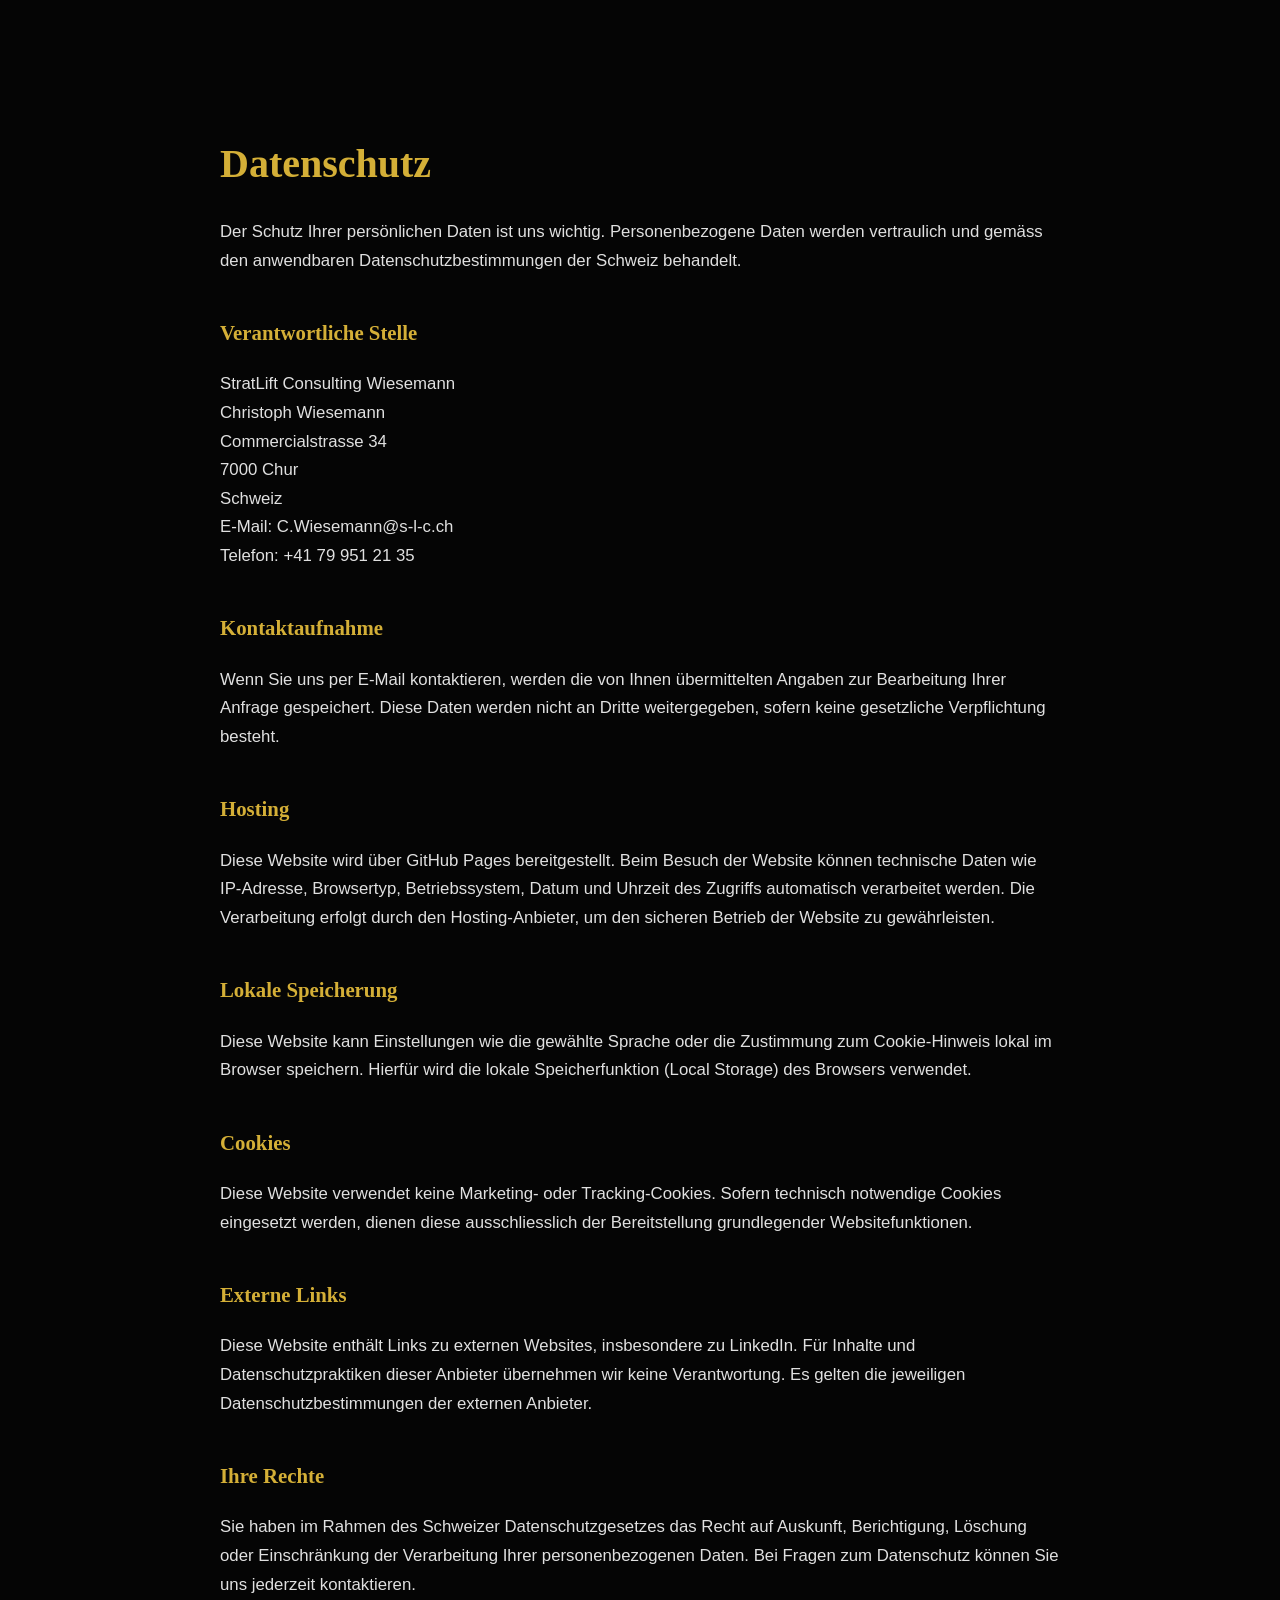
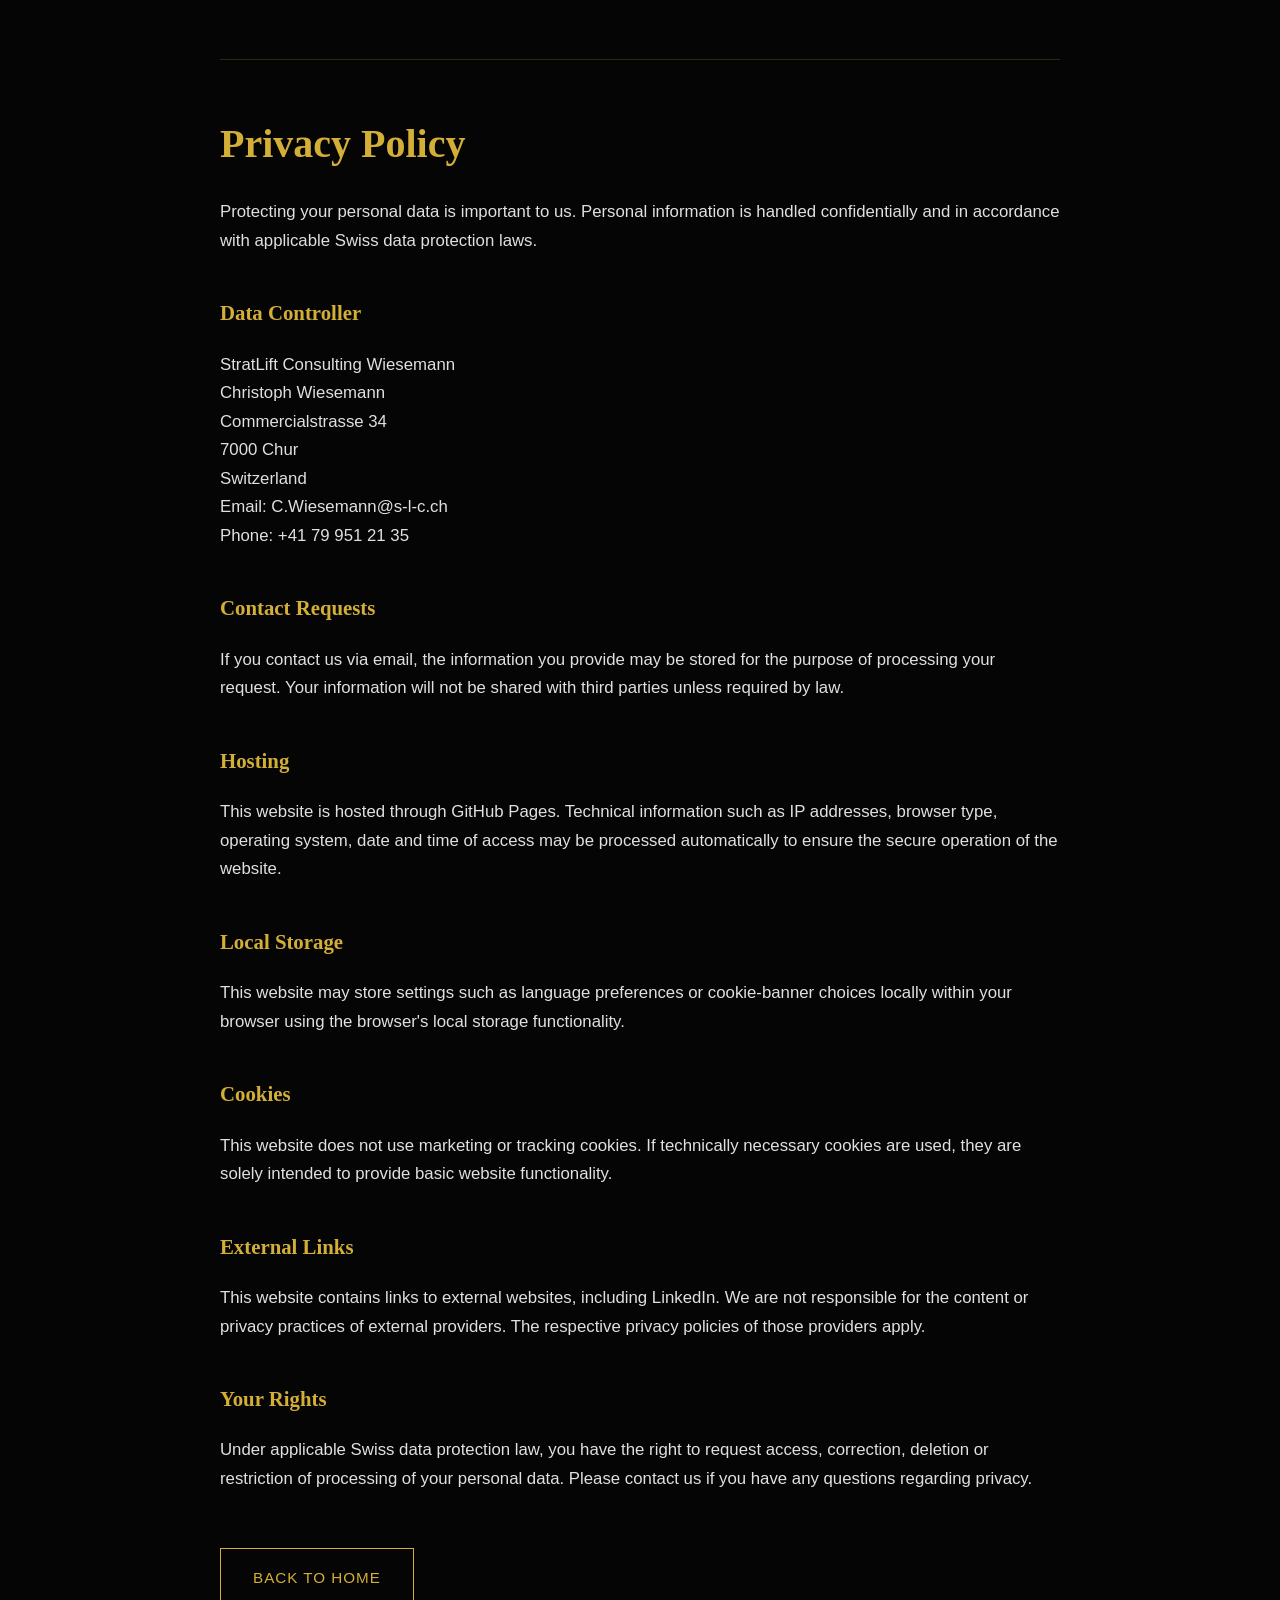
==== datenschutz.html @ a2015103 "Revise Datenschutz and Privacy Policy content Updated privacy policy text for clarity and compliance" ====
<!DOCTYPE html>
<html lang="de">
<head>
<meta charset="UTF-8">
<meta name="viewport" content="width=device-width, initial-scale=1.0">

<link rel="icon" type="image/png" href="assets/favicon.png">

<title>Datenschutz | StratLift Consulting Wiesemann</title>

<link rel="stylesheet" href="style.css">
</head>

<body>

<div class="legal-page">

<h1 class="legal-title">Datenschutz</h1>

<p>
Der Schutz Ihrer persönlichen Daten ist uns wichtig.
Personenbezogene Daten werden vertraulich und gemäss den
anwendbaren Datenschutzbestimmungen der Schweiz behandelt.
</p>

<h2>Verantwortliche Stelle</h2>

<p>
StratLift Consulting Wiesemann<br>
Christoph Wiesemann<br>
Commercialstrasse 34<br>
7000 Chur<br>
Schweiz
</p>

<p>
E-Mail: C.Wiesemann@s-l-c.ch<br>
Telefon: +41 79 951 21 35
</p>

<h2>Kontaktaufnahme</h2>

<p>
Wenn Sie uns per E-Mail kontaktieren, werden die von Ihnen
übermittelten Angaben zur Bearbeitung Ihrer Anfrage gespeichert.
Diese Daten werden nicht an Dritte weitergegeben, sofern keine
gesetzliche Verpflichtung besteht.
</p>

<h2>Hosting</h2>

<p>
Diese Website wird über GitHub Pages bereitgestellt.
Beim Besuch der Website können technische Daten wie
IP-Adresse, Browsertyp, Betriebssystem, Datum und Uhrzeit
des Zugriffs automatisch verarbeitet werden.
Die Verarbeitung erfolgt durch den Hosting-Anbieter,
um den sicheren Betrieb der Website zu gewährleisten.
</p>

<h2>Lokale Speicherung</h2>

<p>
Diese Website kann Einstellungen wie die gewählte Sprache
oder die Zustimmung zum Cookie-Hinweis lokal im Browser
speichern. Hierfür wird die lokale Speicherfunktion
(Local Storage) des Browsers verwendet.
</p>

<h2>Cookies</h2>

<p>
Diese Website verwendet keine Marketing- oder Tracking-Cookies.
Sofern technisch notwendige Cookies eingesetzt werden,
dienen diese ausschliesslich der Bereitstellung grundlegender
Websitefunktionen.
</p>

<h2>Externe Links</h2>

<p>
Diese Website enthält Links zu externen Websites,
insbesondere zu LinkedIn.
Für Inhalte und Datenschutzpraktiken dieser Anbieter
übernehmen wir keine Verantwortung.
Es gelten die jeweiligen Datenschutzbestimmungen
der externen Anbieter.
</p>

<h2>Ihre Rechte</h2>

<p>
Sie haben im Rahmen des Schweizer Datenschutzgesetzes
das Recht auf Auskunft, Berichtigung, Löschung oder
Einschränkung der Verarbeitung Ihrer personenbezogenen Daten.
Bei Fragen zum Datenschutz können Sie uns jederzeit kontaktieren.
</p>

<hr>

<h1 class="legal-title">Privacy Policy</h1>

<p>
Protecting your personal data is important to us.
Personal information is handled confidentially and
in accordance with applicable Swiss data protection laws.
</p>

<h2>Data Controller</h2>

<p>
StratLift Consulting Wiesemann<br>
Christoph Wiesemann<br>
Commercialstrasse 34<br>
7000 Chur<br>
Switzerland
</p>

<p>
Email: C.Wiesemann@s-l-c.ch<br>
Phone: +41 79 951 21 35
</p>

<h2>Contact Requests</h2>

<p>
If you contact us via email, the information you provide
may be stored for the purpose of processing your request.
Your information will not be shared with third parties
unless required by law.
</p>

<h2>Hosting</h2>

<p>
This website is hosted through GitHub Pages.
Technical information such as IP addresses,
browser type, operating system, date and time of access
may be processed automatically to ensure the secure
operation of the website.
</p>

<h2>Local Storage</h2>

<p>
This website may store settings such as language preferences
or cookie-banner choices locally within your browser using
the browser's local storage functionality.
</p>

<h2>Cookies</h2>

<p>
This website does not use marketing or tracking cookies.
If technically necessary cookies are used,
they are solely intended to provide basic website functionality.
</p>

<h2>External Links</h2>

<p>
This website contains links to external websites,
including LinkedIn.
We are not responsible for the content or privacy practices
of external providers.
The respective privacy policies of those providers apply.
</p>

<h2>Your Rights</h2>

<p>
Under applicable Swiss data protection law,
you have the right to request access, correction,
deletion or restriction of processing of your personal data.
Please contact us if you have any questions regarding privacy.
</p>

<br><br>

<a href="index.html" class="cta">Back to Home</a>

</div>

</body>
</html>
---- style.css ----
/* =========================================
   STRATLIFT CONSULTING WIESEMANN 
   Luxury Boutique Consulting Theme
========================================= */

:root {
    --gold: #d4af37;
    --gold-light: #f1d87a;
    --black: #050505;
    --black-soft: #0f0f0f;
    --grey: #9b9b9b;
    --white: #ffffff;
    --border: rgba(212, 175, 55, 0.15);
}

* {
    margin: 0;
    padding: 0;
    box-sizing: border-box;
}

html {
    scroll-behavior: smooth;
}

body {
    background: var(--black);
    color: var(--white);
    font-family: 'Inter', sans-serif;
    line-height: 1.7;
    overflow-x: hidden;
}

/* =========================================
   TYPOGRAPHY
========================================= */

h1,
h2,
h3 {
    font-family: 'Cormorant Garamond', serif;
    font-weight: 600;
}

h1 {
    font-size: clamp(3rem, 8vw, 7rem);
    line-height: 0.95;
    letter-spacing: -2px;
}

h2 {
    font-size: clamp(2.2rem, 4vw, 4rem);
    color: var(--gold);
    margin-bottom: 40px;
}

h3 {
    font-size: 1.8rem;
    margin-bottom: 15px;
}

p {
    color: #d0d0d0;
    font-size: 1.05rem;
}

a {
    text-decoration: none;
    color: var(--gold);
    transition: 0.3s ease;
}

a:hover {
    color: var(--gold-light);
}

/* =========================================
   HEADER
========================================= */

header {
    position: fixed;
    top: 0;
    width: 100%;
    padding: 24px 8%;
    display: flex;
    justify-content: space-between;
    align-items: center;
    z-index: 999;
    backdrop-filter: blur(15px);
    background: rgba(5, 5, 5, 0.75);
    border-bottom: 1px solid var(--border);
}

.logo img {
    height: 80px !important;
    width: auto;
    display: block;
    transition: transform 0.3s ease;
}

.logo img:hover {
    transform: scale(1.03);
}

nav {
    display: flex;
    align-items: center;
    gap: 28px;
}

nav a {
    color: white;
    font-size: 0.95rem;
    letter-spacing: 1px;
}

nav a:hover {
    color: var(--gold);
}

#lang-toggle {
    border: 1px solid var(--gold);
    background: transparent;
    color: var(--gold);
    padding: 8px 14px;
    cursor: pointer;
    border-radius: 4px;
    transition: 0.3s;
}

#lang-toggle:hover {
    background: var(--gold);
    color: black;
}

/* =========================================
   HERO
========================================= */

.hero {
    min-height: 100vh;
    display: flex;
    align-items: center;
    position: relative;
    padding: 0 8%;
    background:
        linear-gradient(
            rgba(0,0,0,0.75),
            rgba(0,0,0,0.85)
        ),
        url("assets/hero-bg.jpg");
    background-size: cover;
    background-position: center;
}

.hero-content {
    max-width: 850px;
    animation: fadeUp 1s ease;
}

.hero p {
    margin-top: 35px;
    margin-bottom: 40px;
    font-size: 1.2rem;
    max-width: 700px;
}

.cta {
    display: inline-block;
    border: 1px solid var(--gold);
    color: var(--gold);
    padding: 16px 32px;
    font-size: 0.95rem;
    letter-spacing: 1px;
    text-transform: uppercase;
    transition: all 0.35s ease;
}

.cta:hover {
    background: var(--gold);
    color: black;
    transform: translateY(-2px);
}

/* =========================================
   SECTIONS
========================================= */

section {
    padding: 120px 8%;
}

#services {
    background: var(--black-soft);
}

/* =========================================
   SERVICE CARDS
========================================= */

.cards {
    display: grid;
    grid-template-columns: repeat(2, 1fr);
    gap: 30px;
}

.card {
    padding: 40px;
    border: 1px solid var(--border);
    background: rgba(255,255,255,0.02);
    transition: all 0.35s ease;
}

.card:hover {
    transform: translateY(-8px);
    border-color: var(--gold);
    box-shadow: 0 20px 60px rgba(212,175,55,0.12);
}

.card h3 {
    color: var(--gold);
}

/* =========================================
   ABOUT
========================================= */

.about-grid {
    display: grid;
    grid-template-columns: 450px 1fr;
    gap: 80px;
    align-items: center;
}

.about-grid img {
    width: 100%;
    border-radius: 10px;
    border: 1px solid var(--border);
    transition: 0.4s ease;
}

.about-grid img:hover {
    transform: scale(1.02);
}

.about-grid p {
    font-size: 1.15rem;
}

/* =========================================
   CONTACT
========================================= */

.contact-box {
    border: 1px solid var(--border);
    padding: 50px;
    max-width: 700px;
    background: rgba(255,255,255,0.02);
}

.contact-box p {
    margin-bottom: 15px;
}

/* =========================================
   FOOTER
========================================= */

footer {
    border-top: 1px solid var(--border);
    text-align: center;
    padding: 40px;
}

.footer-links {
    margin-top: 15px;
}

.footer-links a {
    margin: 0 15px;
}

/* =========================================
   ANIMATIONS
========================================= */

@keyframes fadeUp {

    from {
        opacity: 0;
        transform: translateY(40px);
    }

    to {
        opacity: 1;
        transform: translateY(0);
    }
}

/* =========================================
   MOBILE
========================================= */

@media (max-width: 900px) {

    .cards {
        grid-template-columns: 1fr;
    }

    .about-grid {
        grid-template-columns: 1fr;
        gap: 40px;
    }

    nav {
        gap: 15px;
    }

    h1 {
        font-size: 3.5rem;
    }

    section {
        padding: 80px 6%;
    }

    header {
        padding: 20px 6%;
    }
}

@media (max-width: 600px) {

    nav a {
        display: none;
    }

    h1 {
        font-size: 3rem;
    }

    .hero p {
        font-size: 1rem;
    }

   }

/* FORCE GOLD */

h1,
h2,
h3,
nav a,
.contact-box a,
.footer-links a {
    color: #d4af37 !important;
}

body {
    background: #050505;
}

p {
    color: #e0e0e0;
}

.hero h1 {
    color: #d4af37 !important;
}

.cta {
    color: #d4af37 !important;
    border: 1px solid #d4af37 !important;
}

.service-number {
    display: block;
    font-size: 0.9rem;
    color: #d4af37;
    letter-spacing: 2px;
    margin-bottom: 15px;
    font-weight: 600;
}

.cta:hover {
    background: #d4af37 !important;
    color: #050505 !important;
}

.cookie-banner {
    position: fixed;
    bottom: 20px;
    left: 50%;
    transform: translateX(-50%);
    width: min(900px, 95%);
    background: #0f0f0f;
    border: 1px solid #d4af37;
    padding: 20px;
    z-index: 9999;
    box-shadow: 0 10px 40px rgba(0,0,0,0.5);
}

.cookie-content {
    display: flex;
    justify-content: space-between;
    align-items: center;
    gap: 20px;
}

.cookie-content p {
    margin: 0;
    font-size: 0.95rem;
}

.cookie-content a {
    color: #d4af37;
}

.cookie-buttons {
    display: flex;
    gap: 10px;
}

.cookie-decline {
    border: 1px solid #666;
    background: transparent;
    color: #ccc;
    padding: 14px 24px;
    cursor: pointer;
}

.cookie-decline:hover {
    background: #222;
}

@media (max-width: 768px) {

    .cookie-content {
        flex-direction: column;
        text-align: center;
    }

}

/* =========================================
   LEGAL PAGES
========================================= */

.legal-page {
    max-width: 900px;
    margin: 0 auto;
    padding: 140px 30px 80px;
}

.legal-title {
    font-size: 2.5rem !important;
    line-height: 1.2 !important;
    letter-spacing: 0 !important;
    margin-bottom: 30px;
    color: #d4af37 !important;
}

.legal-page h2 {
    font-size: 1.3rem !important;
    margin-top: 40px;
    margin-bottom: 20px;
    color: #d4af37 !important;
}

.legal-page hr {
    border: none;
    height: 1px;
    background: rgba(212,175,55,0.2);
    margin: 60px 0;
}
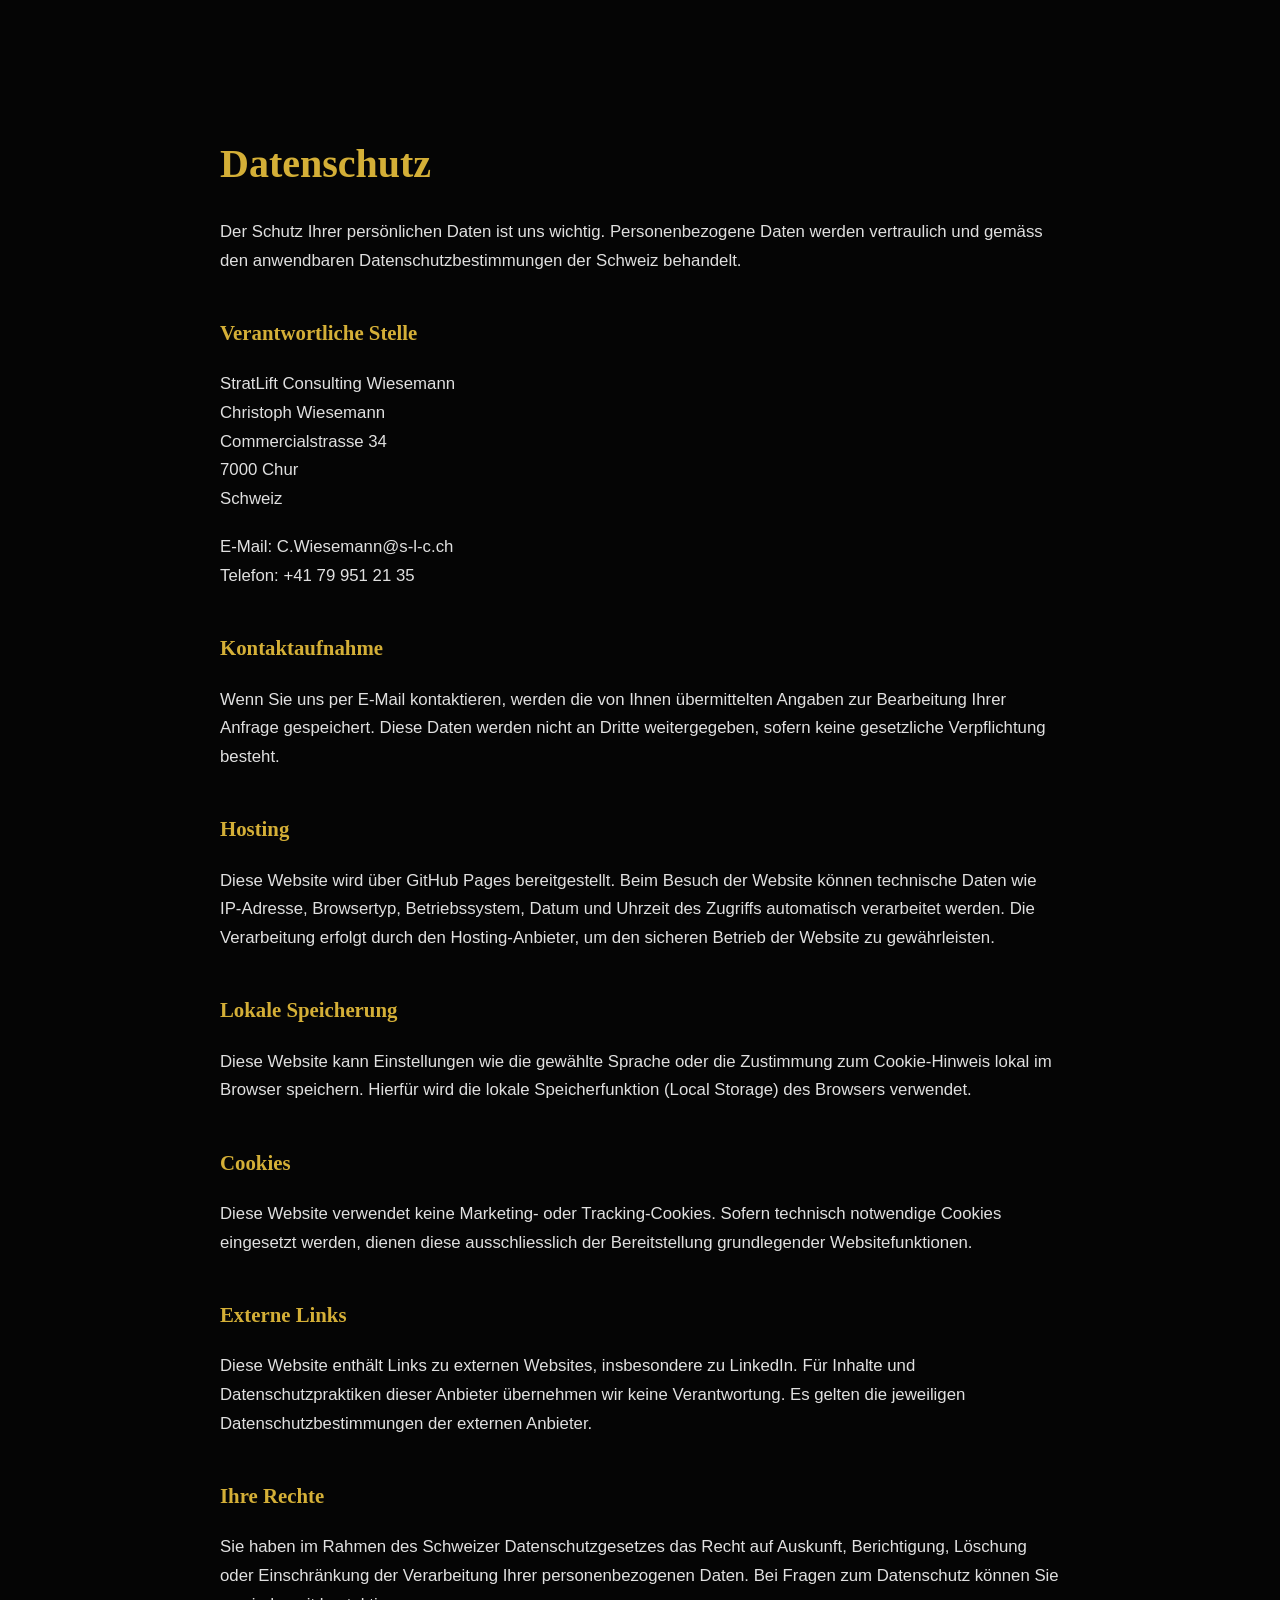
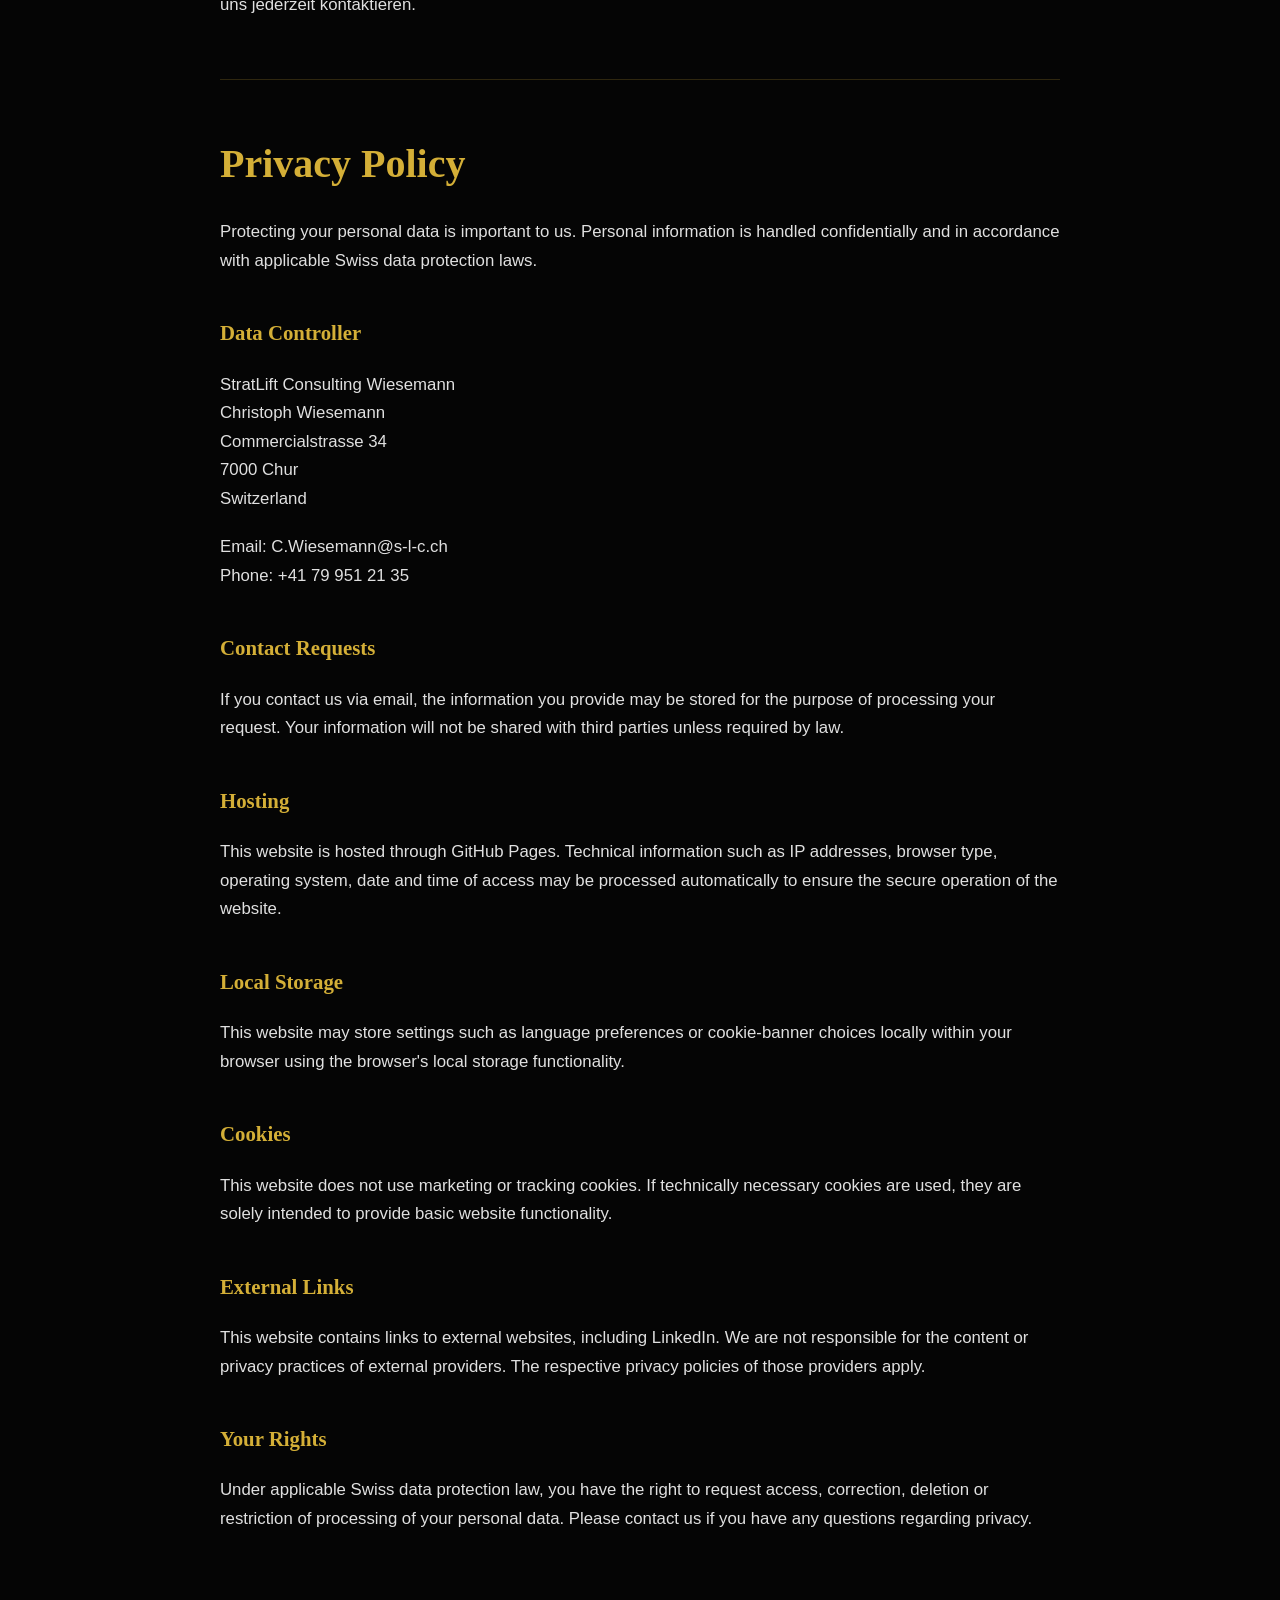
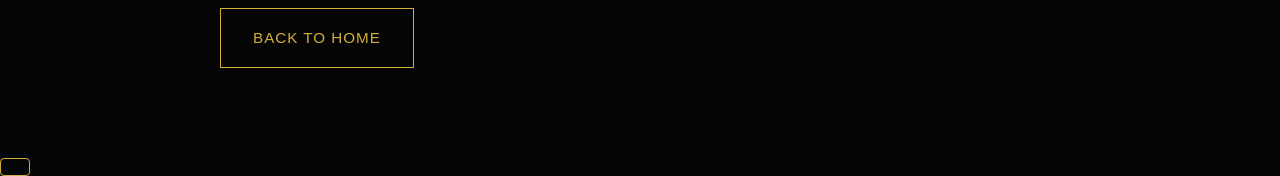
==== commit 7198311b: "Add language toggle button to datenschutz.html" ====
--- a/datenschutz.html
+++ b/datenschutz.html
@@ -182,4 +182,7 @@
 </div>
 
 </body>
+
+  <button id="lang-toggle">
+  
 </html>
--- a/style.css
+++ b/style.css
@@ -474,3 +474,43 @@
     background: rgba(212,175,55,0.2);
     margin: 60px 0;
 }
+
+/* =========================================
+   LEGAL PAGES
+========================================= */
+
+.legal-page {
+    max-width: 900px;
+    margin: 0 auto;
+    padding: 140px 30px 80px;
+}
+
+.legal-title {
+    font-size: 2.5rem !important;
+    line-height: 1.2 !important;
+    letter-spacing: 0 !important;
+    margin-bottom: 30px;
+    color: #d4af37 !important;
+}
+
+.legal-page h2 {
+    font-size: 1.3rem !important;
+    margin-top: 40px;
+    margin-bottom: 20px;
+    color: #d4af37 !important;
+}
+
+.legal-page p {
+    margin-bottom: 20px;
+}
+
+.legal-page hr {
+    border: none;
+    height: 1px;
+    background: rgba(212,175,55,0.2);
+    margin: 60px 0;
+}
+
+.legal-back {
+    margin-top: 50px;
+}
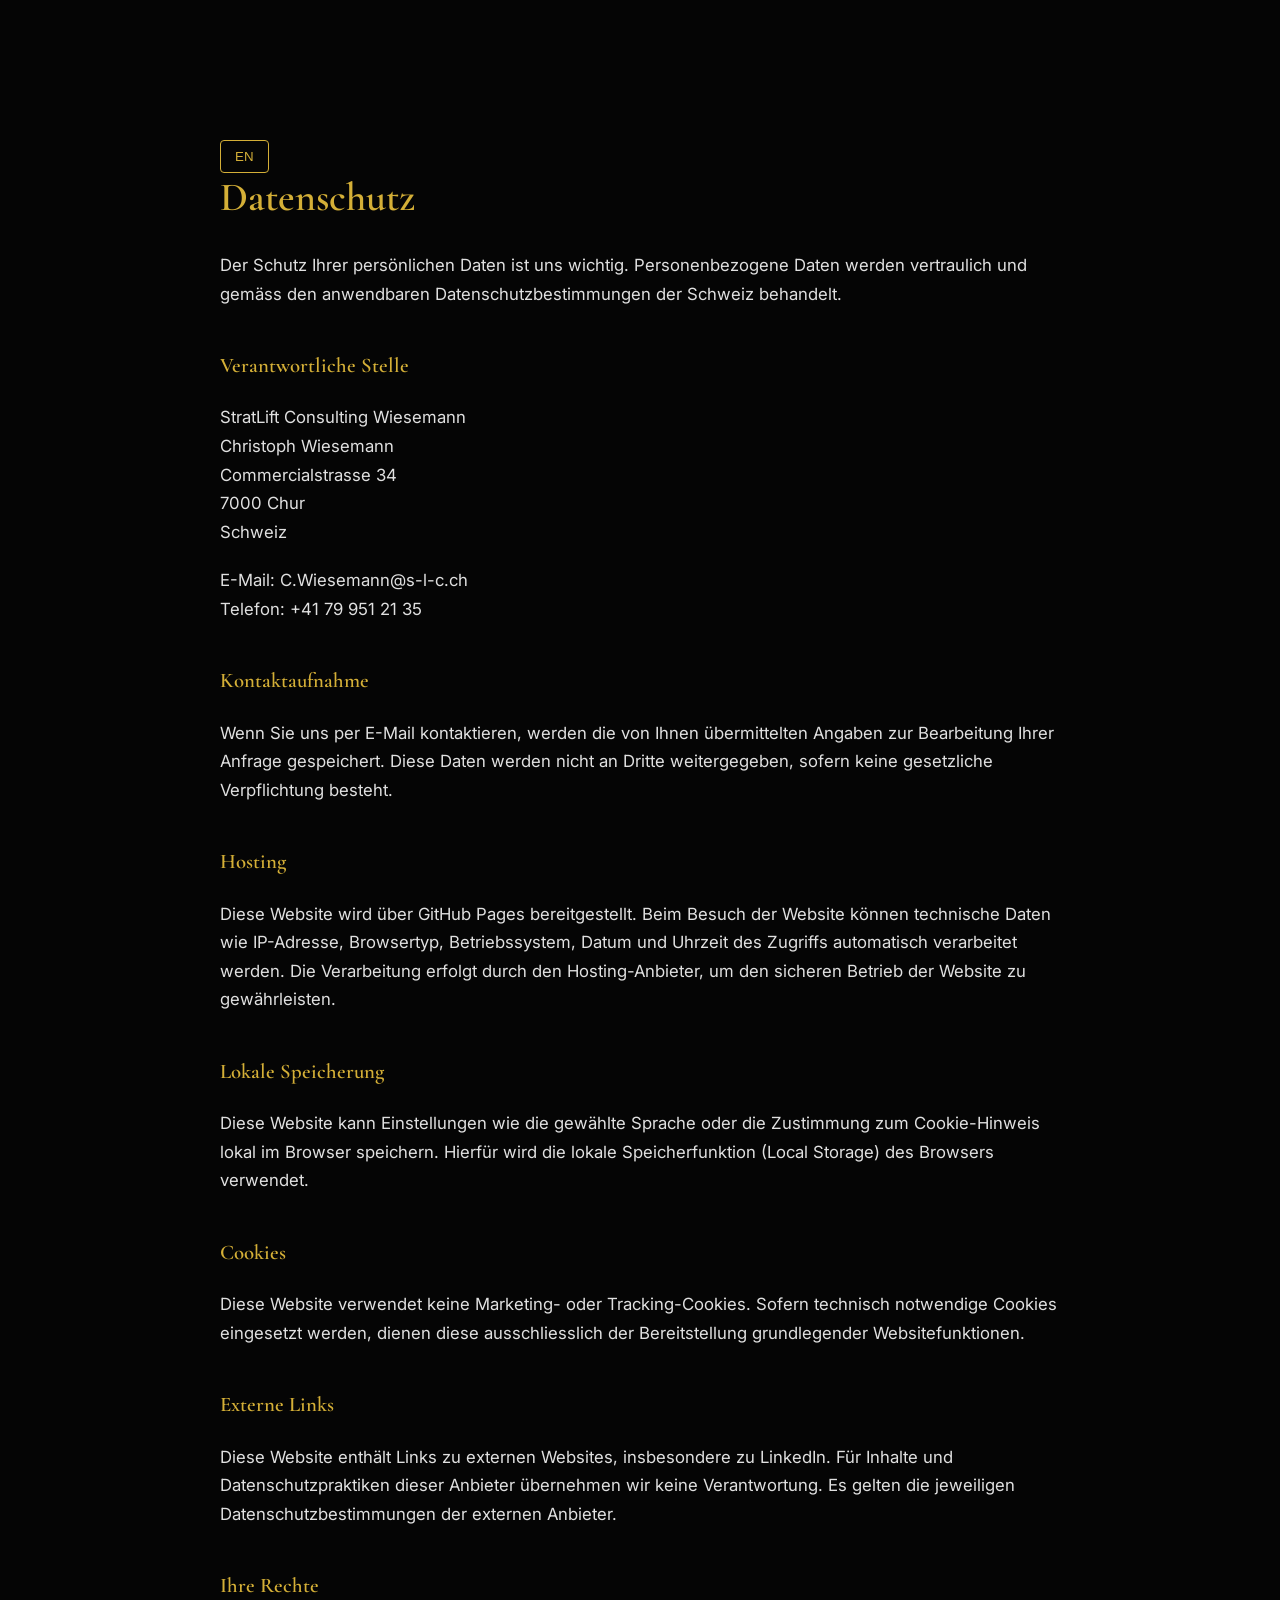
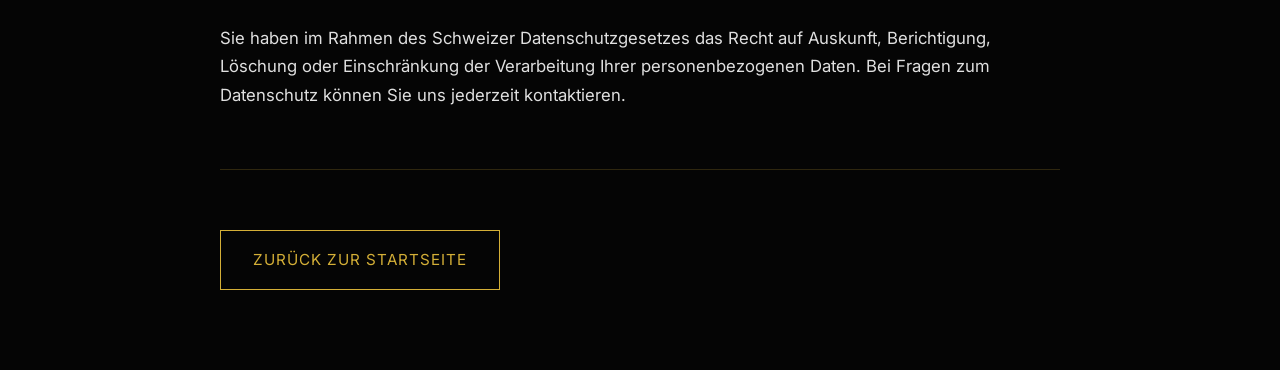
==== commit f1a51148: "Enhance Datenschutz page with language support Updated the Datenschutz page to include language togg" ====
--- a/datenschutz.html
+++ b/datenschutz.html
@@ -1,5 +1,6 @@
 <!DOCTYPE html>
 <html lang="de">
+
 <head>
 <meta charset="UTF-8">
 <meta name="viewport" content="width=device-width, initial-scale=1.0">
@@ -8,181 +9,166 @@
 
 <title>Datenschutz | StratLift Consulting Wiesemann</title>
 
+<meta name="description"
+content="Datenschutzerklärung von StratLift Consulting Wiesemann. Informationen zur Verarbeitung personenbezogener Daten, Hosting, Local Storage und Ihren Datenschutzrechten.">
+
 <link rel="stylesheet" href="style.css">
+<script defer src="script.js"></script>
+
+<link rel="preconnect" href="https://fonts.googleapis.com">
+<link href="https://fonts.googleapis.com/css2?family=Cormorant+Garamond:wght@400;600&family=Inter:wght@300;400;500&display=swap" rel="stylesheet">
+
 </head>
 
 <body>
 
 <div class="legal-page">
 
-<h1 class="legal-title">Datenschutz</h1>
+    <!-- LANGUAGE SWITCH -->
 
-<p>
-Der Schutz Ihrer persönlichen Daten ist uns wichtig.
-Personenbezogene Daten werden vertraulich und gemäss den
-anwendbaren Datenschutzbestimmungen der Schweiz behandelt.
-</p>
+    <div class="legal-language">
+        <button id="lang-toggle" class="language-button">EN</button>
+    </div>
 
-<h2>Verantwortliche Stelle</h2>
 
-<p>
-StratLift Consulting Wiesemann<br>
-Christoph Wiesemann<br>
-Commercialstrasse 34<br>
-7000 Chur<br>
-Schweiz
-</p>
+    <!-- GERMAN / ENGLISH CONTENT -->
 
-<p>
-E-Mail: C.Wiesemann@s-l-c.ch<br>
-Telefon: +41 79 951 21 35
-</p>
+    <h1
+        class="legal-title"
+        data-de="Datenschutz"
+        data-en="Privacy Policy">
+        Datenschutz
+    </h1>
 
-<h2>Kontaktaufnahme</h2>
 
-<p>
-Wenn Sie uns per E-Mail kontaktieren, werden die von Ihnen
-übermittelten Angaben zur Bearbeitung Ihrer Anfrage gespeichert.
-Diese Daten werden nicht an Dritte weitergegeben, sofern keine
-gesetzliche Verpflichtung besteht.
-</p>
+    <p
+        data-de="Der Schutz Ihrer persönlichen Daten ist uns wichtig. Personenbezogene Daten werden vertraulich und gemäss den anwendbaren Datenschutzbestimmungen der Schweiz behandelt."
+        data-en="Protecting your personal data is important to us. Personal information is handled confidentially and in accordance with applicable Swiss data protection laws.">
+        Der Schutz Ihrer persönlichen Daten ist uns wichtig. Personenbezogene Daten werden vertraulich und gemäss den anwendbaren Datenschutzbestimmungen der Schweiz behandelt.
+    </p>
 
-<h2>Hosting</h2>
 
-<p>
-Diese Website wird über GitHub Pages bereitgestellt.
-Beim Besuch der Website können technische Daten wie
-IP-Adresse, Browsertyp, Betriebssystem, Datum und Uhrzeit
-des Zugriffs automatisch verarbeitet werden.
-Die Verarbeitung erfolgt durch den Hosting-Anbieter,
-um den sicheren Betrieb der Website zu gewährleisten.
-</p>
+    <h2
+        data-de="Verantwortliche Stelle"
+        data-en="Data Controller">
+        Verantwortliche Stelle
+    </h2>
 
-<h2>Lokale Speicherung</h2>
+    <p
+        data-de="StratLift Consulting Wiesemann<br>Christoph Wiesemann<br>Commercialstrasse 34<br>7000 Chur<br>Schweiz"
+        data-en="StratLift Consulting Wiesemann<br>Christoph Wiesemann<br>Commercialstrasse 34<br>7000 Chur<br>Switzerland">
+        StratLift Consulting Wiesemann<br>
+        Christoph Wiesemann<br>
+        Commercialstrasse 34<br>
+        7000 Chur<br>
+        Schweiz
+    </p>
 
-<p>
-Diese Website kann Einstellungen wie die gewählte Sprache
-oder die Zustimmung zum Cookie-Hinweis lokal im Browser
-speichern. Hierfür wird die lokale Speicherfunktion
-(Local Storage) des Browsers verwendet.
-</p>
 
-<h2>Cookies</h2>
+    <p
+        data-de="E-Mail: C.Wiesemann@s-l-c.ch<br>Telefon: +41 79 951 21 35"
+        data-en="Email: C.Wiesemann@s-l-c.ch<br>Phone: +41 79 951 21 35">
+        E-Mail: C.Wiesemann@s-l-c.ch<br>
+        Telefon: +41 79 951 21 35
+    </p>
 
-<p>
-Diese Website verwendet keine Marketing- oder Tracking-Cookies.
-Sofern technisch notwendige Cookies eingesetzt werden,
-dienen diese ausschliesslich der Bereitstellung grundlegender
-Websitefunktionen.
-</p>
 
-<h2>Externe Links</h2>
+    <h2
+        data-de="Kontaktaufnahme"
+        data-en="Contact Requests">
+        Kontaktaufnahme
+    </h2>
 
-<p>
-Diese Website enthält Links zu externen Websites,
-insbesondere zu LinkedIn.
-Für Inhalte und Datenschutzpraktiken dieser Anbieter
-übernehmen wir keine Verantwortung.
-Es gelten die jeweiligen Datenschutzbestimmungen
-der externen Anbieter.
-</p>
+    <p
+        data-de="Wenn Sie uns per E-Mail kontaktieren, werden die von Ihnen übermittelten Angaben zur Bearbeitung Ihrer Anfrage gespeichert. Diese Daten werden nicht an Dritte weitergegeben, sofern keine gesetzliche Verpflichtung besteht."
+        data-en="If you contact us via email, the information you provide may be stored for the purpose of processing your request. Your information will not be shared with third parties unless required by law.">
+        Wenn Sie uns per E-Mail kontaktieren, werden die von Ihnen übermittelten Angaben zur Bearbeitung Ihrer Anfrage gespeichert. Diese Daten werden nicht an Dritte weitergegeben, sofern keine gesetzliche Verpflichtung besteht.
+    </p>
 
-<h2>Ihre Rechte</h2>
 
-<p>
-Sie haben im Rahmen des Schweizer Datenschutzgesetzes
-das Recht auf Auskunft, Berichtigung, Löschung oder
-Einschränkung der Verarbeitung Ihrer personenbezogenen Daten.
-Bei Fragen zum Datenschutz können Sie uns jederzeit kontaktieren.
-</p>
+    <h2
+        data-de="Hosting"
+        data-en="Hosting">
+        Hosting
+    </h2>
 
-<hr>
+    <p
+        data-de="Diese Website wird über GitHub Pages bereitgestellt. Beim Besuch der Website können technische Daten wie IP-Adresse, Browsertyp, Betriebssystem, Datum und Uhrzeit des Zugriffs automatisch verarbeitet werden. Die Verarbeitung erfolgt durch den Hosting-Anbieter, um den sicheren Betrieb der Website zu gewährleisten."
+        data-en="This website is hosted through GitHub Pages. Technical information such as IP addresses, browser type, operating system, date and time of access may be processed automatically. This processing is carried out by the hosting provider to ensure the secure operation of the website.">
+        Diese Website wird über GitHub Pages bereitgestellt. Beim Besuch der Website können technische Daten wie IP-Adresse, Browsertyp, Betriebssystem, Datum und Uhrzeit des Zugriffs automatisch verarbeitet werden. Die Verarbeitung erfolgt durch den Hosting-Anbieter, um den sicheren Betrieb der Website zu gewährleisten.
+    </p>
 
-<h1 class="legal-title">Privacy Policy</h1>
 
-<p>
-Protecting your personal data is important to us.
-Personal information is handled confidentially and
-in accordance with applicable Swiss data protection laws.
-</p>
+    <h2
+        data-de="Lokale Speicherung"
+        data-en="Local Storage">
+        Lokale Speicherung
+    </h2>
 
-<h2>Data Controller</h2>
+    <p
+        data-de="Diese Website kann Einstellungen wie die gewählte Sprache oder die Zustimmung zum Cookie-Hinweis lokal im Browser speichern. Hierfür wird die lokale Speicherfunktion (Local Storage) des Browsers verwendet."
+        data-en="This website may store settings such as language preferences or cookie-banner choices locally within your browser. This is done using the browser's local storage functionality.">
+        Diese Website kann Einstellungen wie die gewählte Sprache oder die Zustimmung zum Cookie-Hinweis lokal im Browser speichern. Hierfür wird die lokale Speicherfunktion (Local Storage) des Browsers verwendet.
+    </p>
 
-<p>
-StratLift Consulting Wiesemann<br>
-Christoph Wiesemann<br>
-Commercialstrasse 34<br>
-7000 Chur<br>
-Switzerland
-</p>
 
-<p>
-Email: C.Wiesemann@s-l-c.ch<br>
-Phone: +41 79 951 21 35
-</p>
+    <h2
+        data-de="Cookies"
+        data-en="Cookies">
+        Cookies
+    </h2>
 
-<h2>Contact Requests</h2>
+    <p
+        data-de="Diese Website verwendet keine Marketing- oder Tracking-Cookies. Sofern technisch notwendige Cookies eingesetzt werden, dienen diese ausschliesslich der Bereitstellung grundlegender Websitefunktionen."
+        data-en="This website does not use marketing or tracking cookies. If technically necessary cookies are used, they are solely intended to provide basic website functionality.">
+        Diese Website verwendet keine Marketing- oder Tracking-Cookies. Sofern technisch notwendige Cookies eingesetzt werden, dienen diese ausschliesslich der Bereitstellung grundlegender Websitefunktionen.
+    </p>
 
-<p>
-If you contact us via email, the information you provide
-may be stored for the purpose of processing your request.
-Your information will not be shared with third parties
-unless required by law.
-</p>
 
-<h2>Hosting</h2>
+    <h2
+        data-de="Externe Links"
+        data-en="External Links">
+        Externe Links
+    </h2>
 
-<p>
-This website is hosted through GitHub Pages.
-Technical information such as IP addresses,
-browser type, operating system, date and time of access
-may be processed automatically to ensure the secure
-operation of the website.
-</p>
+    <p
+        data-de="Diese Website enthält Links zu externen Websites, insbesondere zu LinkedIn. Für Inhalte und Datenschutzpraktiken dieser Anbieter übernehmen wir keine Verantwortung. Es gelten die jeweiligen Datenschutzbestimmungen der externen Anbieter."
+        data-en="This website contains links to external websites, including LinkedIn. We are not responsible for the content or privacy practices of external providers. The respective privacy policies of those providers apply.">
+        Diese Website enthält Links zu externen Websites, insbesondere zu LinkedIn. Für Inhalte und Datenschutzpraktiken dieser Anbieter übernehmen wir keine Verantwortung. Es gelten die jeweiligen Datenschutzbestimmungen der externen Anbieter.
+    </p>
 
-<h2>Local Storage</h2>
 
-<p>
-This website may store settings such as language preferences
-or cookie-banner choices locally within your browser using
-the browser's local storage functionality.
-</p>
+    <h2
+        data-de="Ihre Rechte"
+        data-en="Your Rights">
+        Ihre Rechte
+    </h2>
 
-<h2>Cookies</h2>
+    <p
+        data-de="Sie haben im Rahmen des Schweizer Datenschutzgesetzes das Recht auf Auskunft, Berichtigung, Löschung oder Einschränkung der Verarbeitung Ihrer personenbezogenen Daten. Bei Fragen zum Datenschutz können Sie uns jederzeit kontaktieren."
+        data-en="Under applicable Swiss data protection law, you have the right to request access, correction, deletion or restriction of processing of your personal data. Please contact us if you have any questions regarding privacy.">
+        Sie haben im Rahmen des Schweizer Datenschutzgesetzes das Recht auf Auskunft, Berichtigung, Löschung oder Einschränkung der Verarbeitung Ihrer personenbezogenen Daten. Bei Fragen zum Datenschutz können Sie uns jederzeit kontaktieren.
+    </p>
 
-<p>
-This website does not use marketing or tracking cookies.
-If technically necessary cookies are used,
-they are solely intended to provide basic website functionality.
-</p>
 
-<h2>External Links</h2>
+    <hr>
 
-<p>
-This website contains links to external websites,
-including LinkedIn.
-We are not responsible for the content or privacy practices
-of external providers.
-The respective privacy policies of those providers apply.
-</p>
 
-<h2>Your Rights</h2>
+    <!-- BACK TO HOME -->
 
-<p>
-Under applicable Swiss data protection law,
-you have the right to request access, correction,
-deletion or restriction of processing of your personal data.
-Please contact us if you have any questions regarding privacy.
-</p>
+    <div class="legal-back">
 
-<br><br>
+        <a
+            href="index.html"
+            class="cta"
+            data-de="Zurück zur Startseite"
+            data-en="Back to Home">
+            Zurück zur Startseite
+        </a>
 
-<a href="index.html" class="cta">Back to Home</a>
+    </div>
 
 </div>
 
 </body>
-
-  <button id="lang-toggle">
-  
 </html>
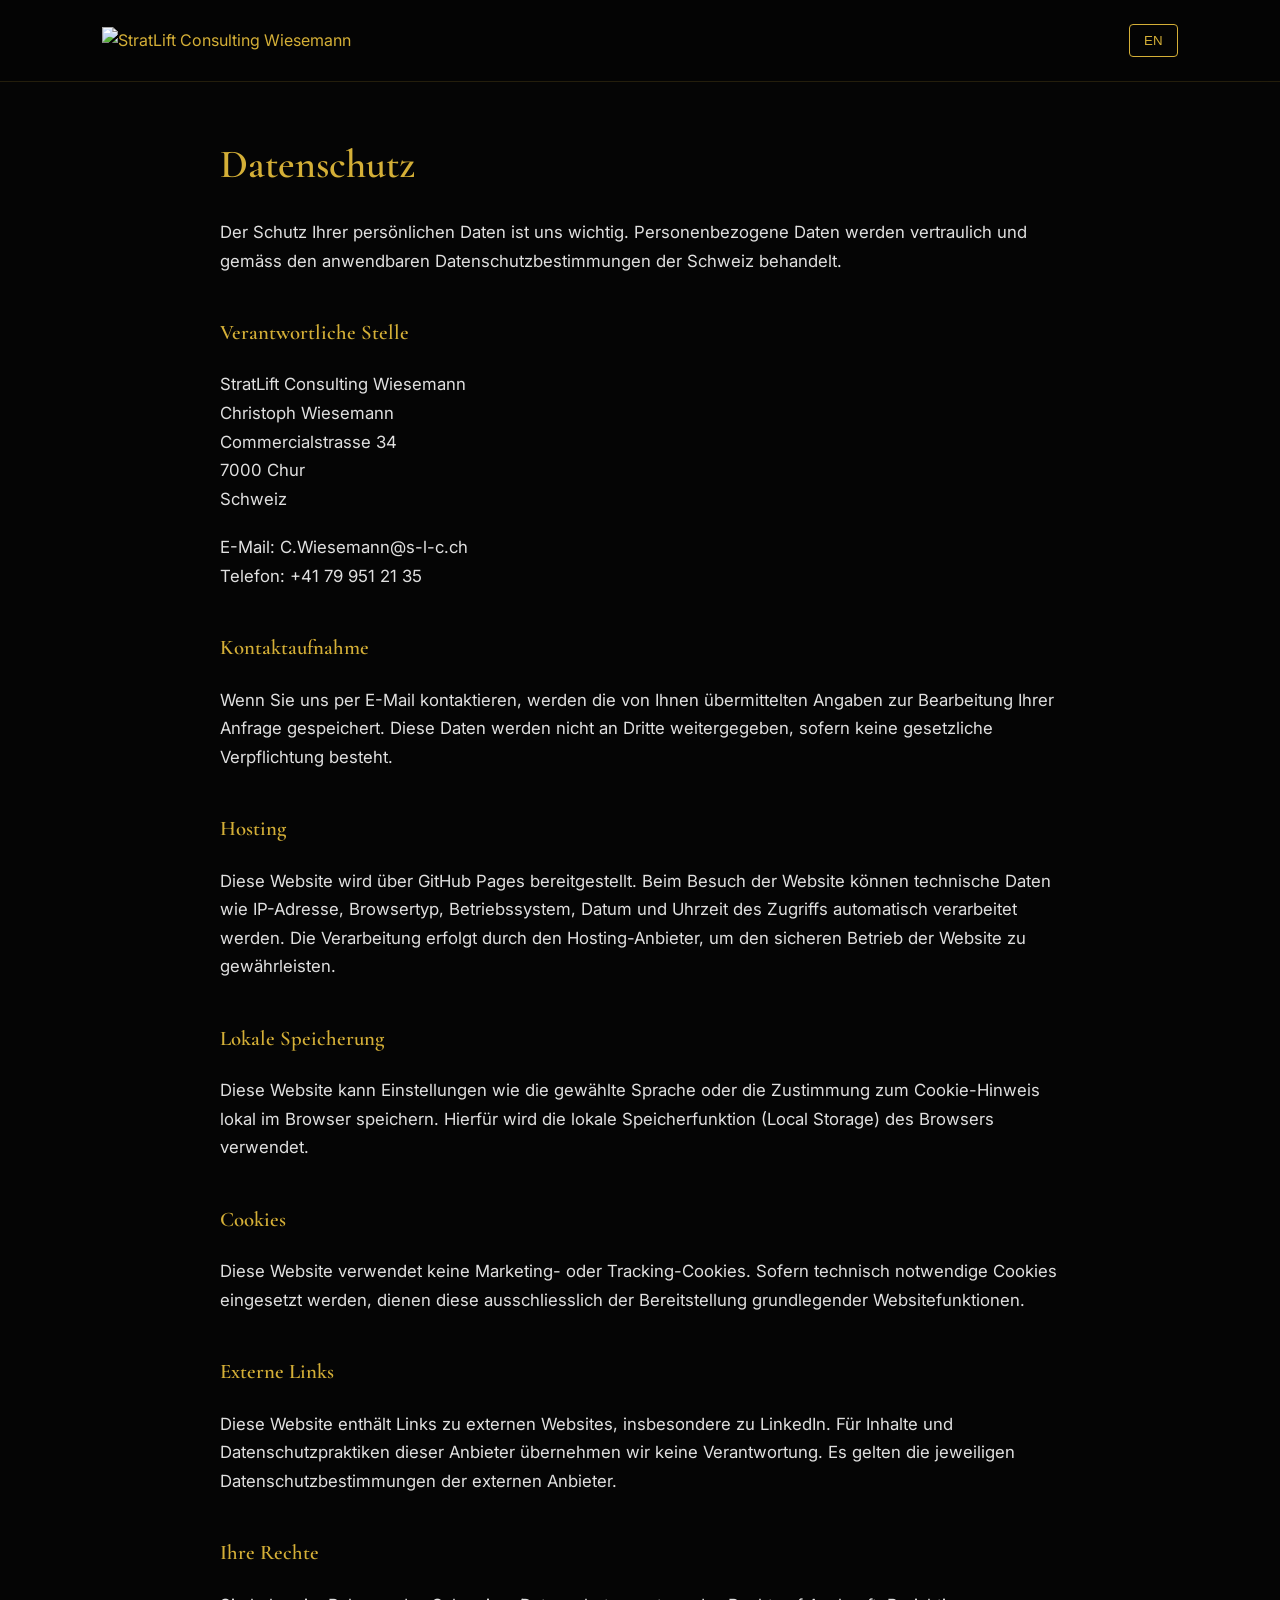
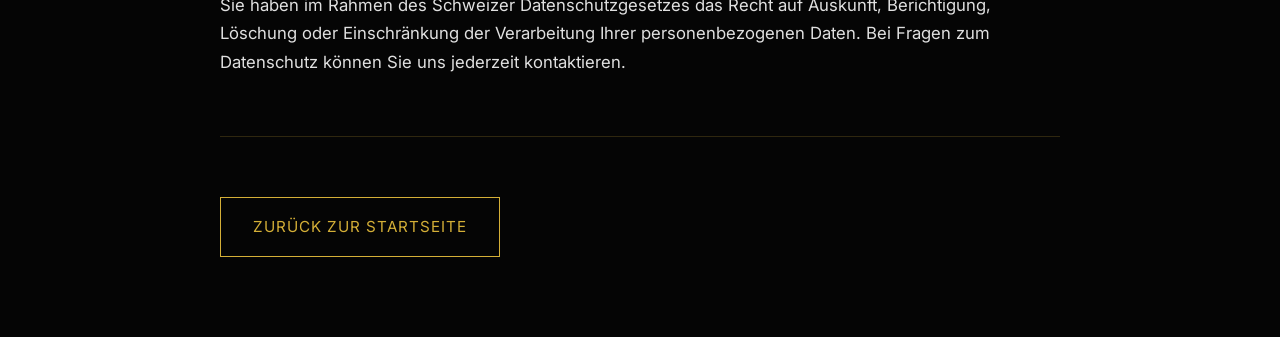
==== commit a1d4dd46: "Update Datenschutz page for cookie and local storage info" ====
--- a/datenschutz.html
+++ b/datenschutz.html
@@ -10,165 +10,196 @@
 <title>Datenschutz | StratLift Consulting Wiesemann</title>
 
 <meta name="description"
-content="Datenschutzerklärung von StratLift Consulting Wiesemann. Informationen zur Verarbeitung personenbezogener Daten, Hosting, Local Storage und Ihren Datenschutzrechten.">
+content="Datenschutzerklärung von StratLift Consulting Wiesemann. Informationen zur Verarbeitung personenbezogener Daten, Hosting, Cookies und Ihren Datenschutzrechten.">
 
 <link rel="stylesheet" href="style.css">
 <script defer src="script.js"></script>
 
 <link rel="preconnect" href="https://fonts.googleapis.com">
-<link href="https://fonts.googleapis.com/css2?family=Cormorant+Garamond:wght@400;600&family=Inter:wght@300;400;500&display=swap" rel="stylesheet">
+<link rel="preconnect" href="https://fonts.gstatic.com" crossorigin>
+
+<link
+href="https://fonts.googleapis.com/css2?family=Cormorant+Garamond:wght@400;600&family=Inter:wght@300;400;500&display=swap"
+rel="stylesheet">
 
 </head>
 
+
 <body>
 
-<div class="legal-page">
-
-    <!-- LANGUAGE SWITCH -->
+
+<!-- LEGAL HEADER -->
+
+<header class="legal-header">
+
+    <a href="index.html" class="legal-logo">
+        <img
+            src="assets/logo.png?v=3"
+            alt="StratLift Consulting Wiesemann">
+    </a>
 
     <div class="legal-language">
-        <button id="lang-toggle" class="language-button">EN</button>
+        <button
+            id="lang-toggle"
+            class="language-button">
+            EN
+        </button>
     </div>
 
-
-    <!-- GERMAN / ENGLISH CONTENT -->
-
-    <h1
-        class="legal-title"
-        data-de="Datenschutz"
-        data-en="Privacy Policy">
-        Datenschutz
-    </h1>
-
-
-    <p
-        data-de="Der Schutz Ihrer persönlichen Daten ist uns wichtig. Personenbezogene Daten werden vertraulich und gemäss den anwendbaren Datenschutzbestimmungen der Schweiz behandelt."
-        data-en="Protecting your personal data is important to us. Personal information is handled confidentially and in accordance with applicable Swiss data protection laws.">
-        Der Schutz Ihrer persönlichen Daten ist uns wichtig. Personenbezogene Daten werden vertraulich und gemäss den anwendbaren Datenschutzbestimmungen der Schweiz behandelt.
-    </p>
-
-
-    <h2
-        data-de="Verantwortliche Stelle"
-        data-en="Data Controller">
-        Verantwortliche Stelle
-    </h2>
-
-    <p
-        data-de="StratLift Consulting Wiesemann<br>Christoph Wiesemann<br>Commercialstrasse 34<br>7000 Chur<br>Schweiz"
-        data-en="StratLift Consulting Wiesemann<br>Christoph Wiesemann<br>Commercialstrasse 34<br>7000 Chur<br>Switzerland">
-        StratLift Consulting Wiesemann<br>
-        Christoph Wiesemann<br>
-        Commercialstrasse 34<br>
-        7000 Chur<br>
-        Schweiz
-    </p>
-
-
-    <p
-        data-de="E-Mail: C.Wiesemann@s-l-c.ch<br>Telefon: +41 79 951 21 35"
-        data-en="Email: C.Wiesemann@s-l-c.ch<br>Phone: +41 79 951 21 35">
-        E-Mail: C.Wiesemann@s-l-c.ch<br>
-        Telefon: +41 79 951 21 35
-    </p>
-
-
-    <h2
-        data-de="Kontaktaufnahme"
-        data-en="Contact Requests">
-        Kontaktaufnahme
-    </h2>
-
-    <p
-        data-de="Wenn Sie uns per E-Mail kontaktieren, werden die von Ihnen übermittelten Angaben zur Bearbeitung Ihrer Anfrage gespeichert. Diese Daten werden nicht an Dritte weitergegeben, sofern keine gesetzliche Verpflichtung besteht."
-        data-en="If you contact us via email, the information you provide may be stored for the purpose of processing your request. Your information will not be shared with third parties unless required by law.">
-        Wenn Sie uns per E-Mail kontaktieren, werden die von Ihnen übermittelten Angaben zur Bearbeitung Ihrer Anfrage gespeichert. Diese Daten werden nicht an Dritte weitergegeben, sofern keine gesetzliche Verpflichtung besteht.
-    </p>
-
-
-    <h2
-        data-de="Hosting"
-        data-en="Hosting">
-        Hosting
-    </h2>
-
-    <p
-        data-de="Diese Website wird über GitHub Pages bereitgestellt. Beim Besuch der Website können technische Daten wie IP-Adresse, Browsertyp, Betriebssystem, Datum und Uhrzeit des Zugriffs automatisch verarbeitet werden. Die Verarbeitung erfolgt durch den Hosting-Anbieter, um den sicheren Betrieb der Website zu gewährleisten."
-        data-en="This website is hosted through GitHub Pages. Technical information such as IP addresses, browser type, operating system, date and time of access may be processed automatically. This processing is carried out by the hosting provider to ensure the secure operation of the website.">
-        Diese Website wird über GitHub Pages bereitgestellt. Beim Besuch der Website können technische Daten wie IP-Adresse, Browsertyp, Betriebssystem, Datum und Uhrzeit des Zugriffs automatisch verarbeitet werden. Die Verarbeitung erfolgt durch den Hosting-Anbieter, um den sicheren Betrieb der Website zu gewährleisten.
-    </p>
-
-
-    <h2
-        data-de="Lokale Speicherung"
-        data-en="Local Storage">
-        Lokale Speicherung
-    </h2>
-
-    <p
-        data-de="Diese Website kann Einstellungen wie die gewählte Sprache oder die Zustimmung zum Cookie-Hinweis lokal im Browser speichern. Hierfür wird die lokale Speicherfunktion (Local Storage) des Browsers verwendet."
-        data-en="This website may store settings such as language preferences or cookie-banner choices locally within your browser. This is done using the browser's local storage functionality.">
-        Diese Website kann Einstellungen wie die gewählte Sprache oder die Zustimmung zum Cookie-Hinweis lokal im Browser speichern. Hierfür wird die lokale Speicherfunktion (Local Storage) des Browsers verwendet.
-    </p>
-
-
-    <h2
-        data-de="Cookies"
-        data-en="Cookies">
-        Cookies
-    </h2>
-
-    <p
-        data-de="Diese Website verwendet keine Marketing- oder Tracking-Cookies. Sofern technisch notwendige Cookies eingesetzt werden, dienen diese ausschliesslich der Bereitstellung grundlegender Websitefunktionen."
-        data-en="This website does not use marketing or tracking cookies. If technically necessary cookies are used, they are solely intended to provide basic website functionality.">
-        Diese Website verwendet keine Marketing- oder Tracking-Cookies. Sofern technisch notwendige Cookies eingesetzt werden, dienen diese ausschliesslich der Bereitstellung grundlegender Websitefunktionen.
-    </p>
-
-
-    <h2
-        data-de="Externe Links"
-        data-en="External Links">
-        Externe Links
-    </h2>
-
-    <p
-        data-de="Diese Website enthält Links zu externen Websites, insbesondere zu LinkedIn. Für Inhalte und Datenschutzpraktiken dieser Anbieter übernehmen wir keine Verantwortung. Es gelten die jeweiligen Datenschutzbestimmungen der externen Anbieter."
-        data-en="This website contains links to external websites, including LinkedIn. We are not responsible for the content or privacy practices of external providers. The respective privacy policies of those providers apply.">
-        Diese Website enthält Links zu externen Websites, insbesondere zu LinkedIn. Für Inhalte und Datenschutzpraktiken dieser Anbieter übernehmen wir keine Verantwortung. Es gelten die jeweiligen Datenschutzbestimmungen der externen Anbieter.
-    </p>
-
-
-    <h2
-        data-de="Ihre Rechte"
-        data-en="Your Rights">
-        Ihre Rechte
-    </h2>
-
-    <p
-        data-de="Sie haben im Rahmen des Schweizer Datenschutzgesetzes das Recht auf Auskunft, Berichtigung, Löschung oder Einschränkung der Verarbeitung Ihrer personenbezogenen Daten. Bei Fragen zum Datenschutz können Sie uns jederzeit kontaktieren."
-        data-en="Under applicable Swiss data protection law, you have the right to request access, correction, deletion or restriction of processing of your personal data. Please contact us if you have any questions regarding privacy.">
-        Sie haben im Rahmen des Schweizer Datenschutzgesetzes das Recht auf Auskunft, Berichtigung, Löschung oder Einschränkung der Verarbeitung Ihrer personenbezogenen Daten. Bei Fragen zum Datenschutz können Sie uns jederzeit kontaktieren.
-    </p>
-
-
-    <hr>
-
-
-    <!-- BACK TO HOME -->
-
-    <div class="legal-back">
-
-        <a
-            href="index.html"
-            class="cta"
-            data-de="Zurück zur Startseite"
-            data-en="Back to Home">
-            Zurück zur Startseite
-        </a>
-
-    </div>
+</header>
+
+
+<!-- PRIVACY CONTENT -->
+
+<main class="legal-page">
+
+
+<h1
+    class="legal-title"
+    data-de="Datenschutz"
+    data-en="Privacy Policy">
+    Datenschutz
+</h1>
+
+
+<p
+    data-de="Der Schutz Ihrer persönlichen Daten ist uns wichtig. Personenbezogene Daten werden vertraulich und gemäss den anwendbaren Datenschutzbestimmungen der Schweiz behandelt."
+    data-en="Protecting your personal data is important to us. Personal information is handled confidentially and in accordance with applicable Swiss data protection laws.">
+    Der Schutz Ihrer persönlichen Daten ist uns wichtig. Personenbezogene Daten werden vertraulich und gemäss den anwendbaren Datenschutzbestimmungen der Schweiz behandelt.
+</p>
+
+
+<h2
+    data-de="Verantwortliche Stelle"
+    data-en="Data Controller">
+    Verantwortliche Stelle
+</h2>
+
+
+<p
+    data-de="StratLift Consulting Wiesemann<br>Christoph Wiesemann<br>Commercialstrasse 34<br>7000 Chur<br>Schweiz"
+    data-en="StratLift Consulting Wiesemann<br>Christoph Wiesemann<br>Commercialstrasse 34<br>7000 Chur<br>Switzerland">
+    StratLift Consulting Wiesemann<br>
+    Christoph Wiesemann<br>
+    Commercialstrasse 34<br>
+    7000 Chur<br>
+    Schweiz
+</p>
+
+
+<p
+    data-de="E-Mail: C.Wiesemann@s-l-c.ch<br>Telefon: +41 79 951 21 35"
+    data-en="Email: C.Wiesemann@s-l-c.ch<br>Phone: +41 79 951 21 35">
+    E-Mail: C.Wiesemann@s-l-c.ch<br>
+    Telefon: +41 79 951 21 35
+</p>
+
+
+<h2
+    data-de="Kontaktaufnahme"
+    data-en="Contact Requests">
+    Kontaktaufnahme
+</h2>
+
+
+<p
+    data-de="Wenn Sie uns per E-Mail kontaktieren, werden die von Ihnen übermittelten Angaben zur Bearbeitung Ihrer Anfrage gespeichert. Diese Daten werden nicht an Dritte weitergegeben, sofern keine gesetzliche Verpflichtung besteht."
+    data-en="If you contact us via email, the information you provide may be stored for the purpose of processing your request. Your information will not be shared with third parties unless required by law.">
+    Wenn Sie uns per E-Mail kontaktieren, werden die von Ihnen übermittelten Angaben zur Bearbeitung Ihrer Anfrage gespeichert. Diese Daten werden nicht an Dritte weitergegeben, sofern keine gesetzliche Verpflichtung besteht.
+</p>
+
+
+<h2
+    data-de="Hosting"
+    data-en="Hosting">
+    Hosting
+</h2>
+
+
+<p
+    data-de="Diese Website wird über GitHub Pages bereitgestellt. Beim Besuch der Website können technische Daten wie IP-Adresse, Browsertyp, Betriebssystem, Datum und Uhrzeit des Zugriffs automatisch verarbeitet werden. Die Verarbeitung erfolgt durch den Hosting-Anbieter, um den sicheren Betrieb der Website zu gewährleisten."
+    data-en="This website is hosted through GitHub Pages. Technical information such as IP addresses, browser type, operating system, date and time of access may be processed automatically. This processing is carried out by the hosting provider to ensure the secure operation of the website.">
+    Diese Website wird über GitHub Pages bereitgestellt. Beim Besuch der Website können technische Daten wie IP-Adresse, Browsertyp, Betriebssystem, Datum und Uhrzeit des Zugriffs automatisch verarbeitet werden. Die Verarbeitung erfolgt durch den Hosting-Anbieter, um den sicheren Betrieb der Website zu gewährleisten.
+</p>
+
+
+<h2
+    data-de="Lokale Speicherung"
+    data-en="Local Storage">
+    Lokale Speicherung
+</h2>
+
+
+<p
+    data-de="Diese Website kann Einstellungen wie die gewählte Sprache oder die Zustimmung zum Cookie-Hinweis lokal im Browser speichern. Hierfür wird die lokale Speicherfunktion (Local Storage) des Browsers verwendet."
+    data-en="This website may store settings such as language preferences or cookie-banner choices locally within your browser. This is done using the browser's local storage functionality.">
+    Diese Website kann Einstellungen wie die gewählte Sprache oder die Zustimmung zum Cookie-Hinweis lokal im Browser speichern. Hierfür wird die lokale Speicherfunktion (Local Storage) des Browsers verwendet.
+</p>
+
+
+<h2
+    data-de="Cookies"
+    data-en="Cookies">
+    Cookies
+</h2>
+
+
+<p
+    data-de="Diese Website verwendet keine Marketing- oder Tracking-Cookies. Sofern technisch notwendige Cookies eingesetzt werden, dienen diese ausschliesslich der Bereitstellung grundlegender Websitefunktionen."
+    data-en="This website does not use marketing or tracking cookies. If technically necessary cookies are used, they are solely intended to provide basic website functionality.">
+    Diese Website verwendet keine Marketing- oder Tracking-Cookies. Sofern technisch notwendige Cookies eingesetzt werden, dienen diese ausschliesslich der Bereitstellung grundlegender Websitefunktionen.
+</p>
+
+
+<h2
+    data-de="Externe Links"
+    data-en="External Links">
+    Externe Links
+</h2>
+
+
+<p
+    data-de="Diese Website enthält Links zu externen Websites, insbesondere zu LinkedIn. Für Inhalte und Datenschutzpraktiken dieser Anbieter übernehmen wir keine Verantwortung. Es gelten die jeweiligen Datenschutzbestimmungen der externen Anbieter."
+    data-en="This website contains links to external websites, including LinkedIn. We are not responsible for the content or privacy practices of external providers. The respective privacy policies of those providers apply.">
+    Diese Website enthält Links zu externen Websites, insbesondere zu LinkedIn. Für Inhalte und Datenschutzpraktiken dieser Anbieter übernehmen wir keine Verantwortung. Es gelten die jeweiligen Datenschutzbestimmungen der externen Anbieter.
+</p>
+
+
+<h2
+    data-de="Ihre Rechte"
+    data-en="Your Rights">
+    Ihre Rechte
+</h2>
+
+
+<p
+    data-de="Sie haben im Rahmen des Schweizer Datenschutzgesetzes das Recht auf Auskunft, Berichtigung, Löschung oder Einschränkung der Verarbeitung Ihrer personenbezogenen Daten. Bei Fragen zum Datenschutz können Sie uns jederzeit kontaktieren."
+    data-en="Under applicable Swiss data protection law, you have the right to request access, correction, deletion or restriction of processing of your personal data. Please contact us if you have any questions regarding privacy.">
+    Sie haben im Rahmen des Schweizer Datenschutzgesetzes das Recht auf Auskunft, Berichtigung, Löschung oder Einschränkung der Verarbeitung Ihrer personenbezogenen Daten. Bei Fragen zum Datenschutz können Sie uns jederzeit kontaktieren.
+</p>
+
+
+<hr>
+
+
+<!-- BACK TO HOME -->
+
+<div class="legal-back">
+
+    <a
+        href="index.html"
+        class="cta"
+        data-de="Zurück zur Startseite"
+        data-en="Back to Home">
+        Zurück zur Startseite
+    </a>
 
 </div>
 
+
+</main>
+
+
 </body>
+
 </html>
--- a/style.css
+++ b/style.css
@@ -93,14 +93,14 @@
 }
 
 .logo img {
-    height: 80px !important;
+    height: 100px !important;
     width: auto;
     display: block;
     transition: transform 0.3s ease;
 }
 
 .logo img:hover {
-    transform: scale(1.03);
+    transform: scale(1.06);
 }
 
 nav {
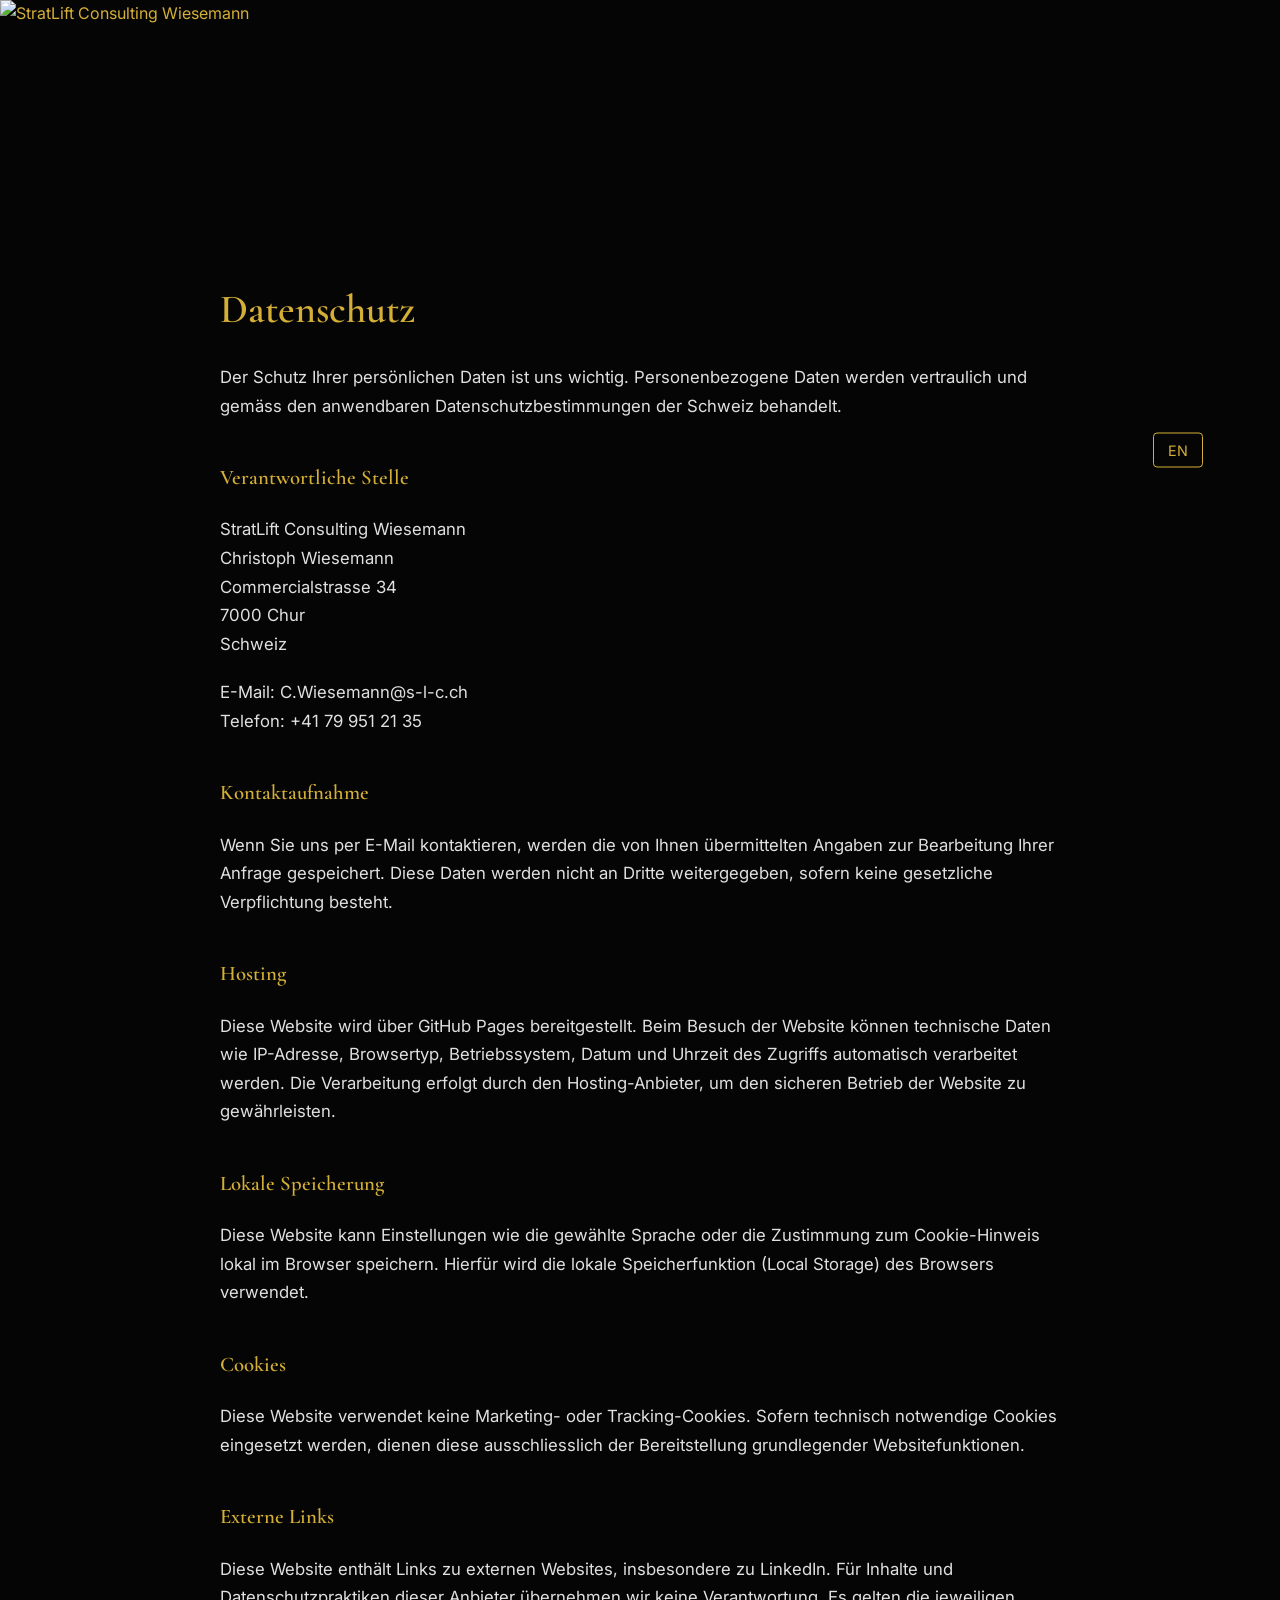
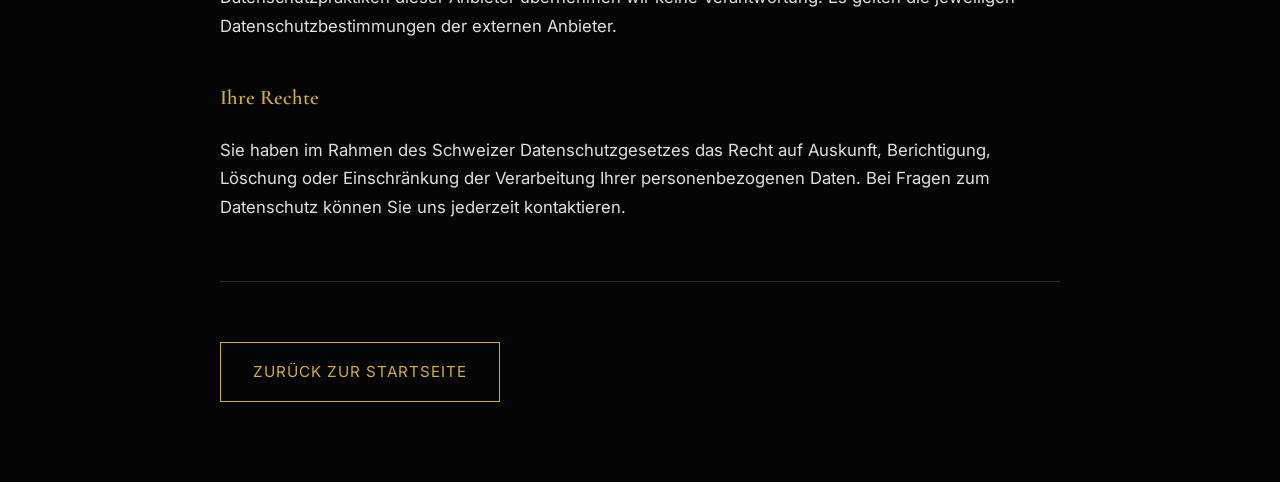
==== commit 6e2f1dd5: "Refactor datenschutz.html for improved structure" ====
--- a/datenschutz.html
+++ b/datenschutz.html
@@ -2,25 +2,30 @@
 <html lang="de">
 
 <head>
+
 <meta charset="UTF-8">
+
 <meta name="viewport" content="width=device-width, initial-scale=1.0">
 
 <link rel="icon" type="image/png" href="assets/favicon.png">
 
 <title>Datenschutz | StratLift Consulting Wiesemann</title>
 
-<meta name="description"
-content="Datenschutzerklärung von StratLift Consulting Wiesemann. Informationen zur Verarbeitung personenbezogener Daten, Hosting, Cookies und Ihren Datenschutzrechten.">
+<meta
+    name="description"
+    content="Datenschutzerklärung von StratLift Consulting Wiesemann."
+>
 
 <link rel="stylesheet" href="style.css">
+
 <script defer src="script.js"></script>
 
 <link rel="preconnect" href="https://fonts.googleapis.com">
-<link rel="preconnect" href="https://fonts.gstatic.com" crossorigin>
 
 <link
-href="https://fonts.googleapis.com/css2?family=Cormorant+Garamond:wght@400;600&family=Inter:wght@300;400;500&display=swap"
-rel="stylesheet">
+    href="https://fonts.googleapis.com/css2?family=Cormorant+Garamond:wght@400;600&family=Inter:wght@300;400;500&display=swap"
+    rel="stylesheet"
+>
 
 </head>
 
@@ -28,30 +33,40 @@
 <body>
 
 
-<!-- LEGAL HEADER -->
-
-<header class="legal-header">
-
-    <a href="index.html" class="legal-logo">
-        <img
-            src="assets/logo.png?v=3"
-            alt="StratLift Consulting Wiesemann">
-    </a>
-
-    <div class="legal-language">
-        <button
-            id="lang-toggle"
-            class="language-button">
-            EN
-        </button>
-    </div>
-
-</header>
-
-
-<!-- PRIVACY CONTENT -->
-
-<main class="legal-page">
+<!-- =========================================
+     LOGO
+========================================= -->
+
+<a href="index.html" class="legal-logo">
+
+    <img
+        src="assets/logo.png?v=3"
+        alt="StratLift Consulting Wiesemann"
+    >
+
+</a>
+
+
+<!-- =========================================
+     LANGUAGE SWITCH
+========================================= -->
+
+<div class="legal-language">
+
+    <button
+        id="lang-toggle"
+        class="language-button">
+        EN
+    </button>
+
+</div>
+
+
+<!-- =========================================
+     PRIVACY CONTENT
+========================================= -->
+
+<section class="legal-page">
 
 
 <h1
@@ -65,7 +80,11 @@
 <p
     data-de="Der Schutz Ihrer persönlichen Daten ist uns wichtig. Personenbezogene Daten werden vertraulich und gemäss den anwendbaren Datenschutzbestimmungen der Schweiz behandelt."
     data-en="Protecting your personal data is important to us. Personal information is handled confidentially and in accordance with applicable Swiss data protection laws.">
-    Der Schutz Ihrer persönlichen Daten ist uns wichtig. Personenbezogene Daten werden vertraulich und gemäss den anwendbaren Datenschutzbestimmungen der Schweiz behandelt.
+
+    Der Schutz Ihrer persönlichen Daten ist uns wichtig.
+    Personenbezogene Daten werden vertraulich und gemäss den
+    anwendbaren Datenschutzbestimmungen der Schweiz behandelt.
+
 </p>
 
 
@@ -79,19 +98,23 @@
 <p
     data-de="StratLift Consulting Wiesemann<br>Christoph Wiesemann<br>Commercialstrasse 34<br>7000 Chur<br>Schweiz"
     data-en="StratLift Consulting Wiesemann<br>Christoph Wiesemann<br>Commercialstrasse 34<br>7000 Chur<br>Switzerland">
+
     StratLift Consulting Wiesemann<br>
     Christoph Wiesemann<br>
     Commercialstrasse 34<br>
     7000 Chur<br>
     Schweiz
+
 </p>
 
 
 <p
     data-de="E-Mail: C.Wiesemann@s-l-c.ch<br>Telefon: +41 79 951 21 35"
     data-en="Email: C.Wiesemann@s-l-c.ch<br>Phone: +41 79 951 21 35">
+
     E-Mail: C.Wiesemann@s-l-c.ch<br>
     Telefon: +41 79 951 21 35
+
 </p>
 
 
@@ -105,7 +128,12 @@
 <p
     data-de="Wenn Sie uns per E-Mail kontaktieren, werden die von Ihnen übermittelten Angaben zur Bearbeitung Ihrer Anfrage gespeichert. Diese Daten werden nicht an Dritte weitergegeben, sofern keine gesetzliche Verpflichtung besteht."
     data-en="If you contact us via email, the information you provide may be stored for the purpose of processing your request. Your information will not be shared with third parties unless required by law.">
-    Wenn Sie uns per E-Mail kontaktieren, werden die von Ihnen übermittelten Angaben zur Bearbeitung Ihrer Anfrage gespeichert. Diese Daten werden nicht an Dritte weitergegeben, sofern keine gesetzliche Verpflichtung besteht.
+
+    Wenn Sie uns per E-Mail kontaktieren, werden die von Ihnen
+    übermittelten Angaben zur Bearbeitung Ihrer Anfrage gespeichert.
+    Diese Daten werden nicht an Dritte weitergegeben, sofern keine
+    gesetzliche Verpflichtung besteht.
+
 </p>
 
 
@@ -119,7 +147,14 @@
 <p
     data-de="Diese Website wird über GitHub Pages bereitgestellt. Beim Besuch der Website können technische Daten wie IP-Adresse, Browsertyp, Betriebssystem, Datum und Uhrzeit des Zugriffs automatisch verarbeitet werden. Die Verarbeitung erfolgt durch den Hosting-Anbieter, um den sicheren Betrieb der Website zu gewährleisten."
     data-en="This website is hosted through GitHub Pages. Technical information such as IP addresses, browser type, operating system, date and time of access may be processed automatically. This processing is carried out by the hosting provider to ensure the secure operation of the website.">
-    Diese Website wird über GitHub Pages bereitgestellt. Beim Besuch der Website können technische Daten wie IP-Adresse, Browsertyp, Betriebssystem, Datum und Uhrzeit des Zugriffs automatisch verarbeitet werden. Die Verarbeitung erfolgt durch den Hosting-Anbieter, um den sicheren Betrieb der Website zu gewährleisten.
+
+    Diese Website wird über GitHub Pages bereitgestellt.
+    Beim Besuch der Website können technische Daten wie
+    IP-Adresse, Browsertyp, Betriebssystem, Datum und Uhrzeit
+    des Zugriffs automatisch verarbeitet werden.
+    Die Verarbeitung erfolgt durch den Hosting-Anbieter,
+    um den sicheren Betrieb der Website zu gewährleisten.
+
 </p>
 
 
@@ -133,7 +168,12 @@
 <p
     data-de="Diese Website kann Einstellungen wie die gewählte Sprache oder die Zustimmung zum Cookie-Hinweis lokal im Browser speichern. Hierfür wird die lokale Speicherfunktion (Local Storage) des Browsers verwendet."
     data-en="This website may store settings such as language preferences or cookie-banner choices locally within your browser. This is done using the browser's local storage functionality.">
-    Diese Website kann Einstellungen wie die gewählte Sprache oder die Zustimmung zum Cookie-Hinweis lokal im Browser speichern. Hierfür wird die lokale Speicherfunktion (Local Storage) des Browsers verwendet.
+
+    Diese Website kann Einstellungen wie die gewählte Sprache
+    oder die Zustimmung zum Cookie-Hinweis lokal im Browser
+    speichern. Hierfür wird die lokale Speicherfunktion
+    (Local Storage) des Browsers verwendet.
+
 </p>
 
 
@@ -147,7 +187,12 @@
 <p
     data-de="Diese Website verwendet keine Marketing- oder Tracking-Cookies. Sofern technisch notwendige Cookies eingesetzt werden, dienen diese ausschliesslich der Bereitstellung grundlegender Websitefunktionen."
     data-en="This website does not use marketing or tracking cookies. If technically necessary cookies are used, they are solely intended to provide basic website functionality.">
-    Diese Website verwendet keine Marketing- oder Tracking-Cookies. Sofern technisch notwendige Cookies eingesetzt werden, dienen diese ausschliesslich der Bereitstellung grundlegender Websitefunktionen.
+
+    Diese Website verwendet keine Marketing- oder Tracking-Cookies.
+    Sofern technisch notwendige Cookies eingesetzt werden, dienen
+    diese ausschliesslich der Bereitstellung grundlegender
+    Websitefunktionen.
+
 </p>
 
 
@@ -161,7 +206,13 @@
 <p
     data-de="Diese Website enthält Links zu externen Websites, insbesondere zu LinkedIn. Für Inhalte und Datenschutzpraktiken dieser Anbieter übernehmen wir keine Verantwortung. Es gelten die jeweiligen Datenschutzbestimmungen der externen Anbieter."
     data-en="This website contains links to external websites, including LinkedIn. We are not responsible for the content or privacy practices of external providers. The respective privacy policies of those providers apply.">
-    Diese Website enthält Links zu externen Websites, insbesondere zu LinkedIn. Für Inhalte und Datenschutzpraktiken dieser Anbieter übernehmen wir keine Verantwortung. Es gelten die jeweiligen Datenschutzbestimmungen der externen Anbieter.
+
+    Diese Website enthält Links zu externen Websites,
+    insbesondere zu LinkedIn. Für Inhalte und Datenschutzpraktiken
+    dieser Anbieter übernehmen wir keine Verantwortung.
+    Es gelten die jeweiligen Datenschutzbestimmungen der
+    externen Anbieter.
+
 </p>
 
 
@@ -175,14 +226,22 @@
 <p
     data-de="Sie haben im Rahmen des Schweizer Datenschutzgesetzes das Recht auf Auskunft, Berichtigung, Löschung oder Einschränkung der Verarbeitung Ihrer personenbezogenen Daten. Bei Fragen zum Datenschutz können Sie uns jederzeit kontaktieren."
     data-en="Under applicable Swiss data protection law, you have the right to request access, correction, deletion or restriction of processing of your personal data. Please contact us if you have any questions regarding privacy.">
-    Sie haben im Rahmen des Schweizer Datenschutzgesetzes das Recht auf Auskunft, Berichtigung, Löschung oder Einschränkung der Verarbeitung Ihrer personenbezogenen Daten. Bei Fragen zum Datenschutz können Sie uns jederzeit kontaktieren.
+
+    Sie haben im Rahmen des Schweizer Datenschutzgesetzes
+    das Recht auf Auskunft, Berichtigung, Löschung oder
+    Einschränkung der Verarbeitung Ihrer personenbezogenen Daten.
+    Bei Fragen zum Datenschutz können Sie uns jederzeit
+    kontaktieren.
+
 </p>
 
 
 <hr>
 
 
-<!-- BACK TO HOME -->
+<!-- =========================================
+     BACK TO HOME
+========================================= -->
 
 <div class="legal-back">
 
@@ -191,13 +250,15 @@
         class="cta"
         data-de="Zurück zur Startseite"
         data-en="Back to Home">
+
         Zurück zur Startseite
+
     </a>
 
 </div>
 
 
-</main>
+</section>
 
 
 </body>
--- a/style.css
+++ b/style.css
@@ -1,5 +1,5 @@
 /* =========================================
-   STRATLIFT CONSULTING WIESEMANN 
+   STRATLIFT CONSULTING WIESEMANN
    Luxury Boutique Consulting Theme
 ========================================= */
 
@@ -13,11 +13,21 @@
     --border: rgba(212, 175, 55, 0.15);
 }
 
+
+/* =========================================
+   RESET
+========================================= */
+
 * {
     margin: 0;
     padding: 0;
     box-sizing: border-box;
 }
+
+
+/* =========================================
+   BASE
+========================================= */
 
 html {
     scroll-behavior: smooth;
@@ -31,6 +41,7 @@
     overflow-x: hidden;
 }
 
+
 /* =========================================
    TYPOGRAPHY
 ========================================= */
@@ -60,7 +71,7 @@
 }
 
 p {
-    color: #d0d0d0;
+    color: #e0e0e0;
     font-size: 1.05rem;
 }
 
@@ -73,6 +84,7 @@
 a:hover {
     color: var(--gold-light);
 }
+
 
 /* =========================================
    HEADER
@@ -93,14 +105,14 @@
 }
 
 .logo img {
-    height: 100px !important;
+    height: 110px;
     width: auto;
     display: block;
     transition: transform 0.3s ease;
 }
 
 .logo img:hover {
-    transform: scale(1.06);
+    transform: scale(1.2);
 }
 
 nav {
@@ -133,6 +145,7 @@
     background: var(--gold);
     color: black;
 }
+
 
 /* =========================================
    HERO
@@ -179,9 +192,10 @@
 
 .cta:hover {
     background: var(--gold);
-    color: black;
+    color: var(--black);
     transform: translateY(-2px);
 }
+
 
 /* =========================================
    SECTIONS
@@ -195,8 +209,9 @@
     background: var(--black-soft);
 }
 
-/* =========================================
-   SERVICE CARDS
+
+/* =========================================
+   SERVICE / CASE CARDS
 ========================================= */
 
 .cards {
@@ -222,6 +237,31 @@
     color: var(--gold);
 }
 
+.service-number {
+    display: block;
+    font-size: 0.9rem;
+    color: var(--gold);
+    letter-spacing: 2px;
+    margin-bottom: 15px;
+    font-weight: 600;
+}
+
+
+/* =========================================
+   CASE RESULTS
+========================================= */
+
+.case-result {
+    margin-top: 25px;
+    padding-top: 15px;
+    border-top: 1px solid var(--border);
+    color: var(--gold);
+    font-size: 0.9rem;
+    letter-spacing: 1px;
+    text-transform: uppercase;
+}
+
+
 /* =========================================
    ABOUT
 ========================================= */
@@ -248,6 +288,7 @@
     font-size: 1.15rem;
 }
 
+
 /* =========================================
    CONTACT
 ========================================= */
@@ -263,6 +304,7 @@
     margin-bottom: 15px;
 }
 
+
 /* =========================================
    FOOTER
 ========================================= */
@@ -281,6 +323,7 @@
     margin: 0 15px;
 }
 
+
 /* =========================================
    ANIMATIONS
 ========================================= */
@@ -296,57 +339,13 @@
         opacity: 1;
         transform: translateY(0);
     }
-}
-
-/* =========================================
-   MOBILE
-========================================= */
-
-@media (max-width: 900px) {
-
-    .cards {
-        grid-template-columns: 1fr;
-    }
-
-    .about-grid {
-        grid-template-columns: 1fr;
-        gap: 40px;
-    }
-
-    nav {
-        gap: 15px;
-    }
-
-    h1 {
-        font-size: 3.5rem;
-    }
-
-    section {
-        padding: 80px 6%;
-    }
-
-    header {
-        padding: 20px 6%;
-    }
-}
-
-@media (max-width: 600px) {
-
-    nav a {
-        display: none;
-    }
-
-    h1 {
-        font-size: 3rem;
-    }
-
-    .hero p {
-        font-size: 1rem;
-    }
-
-   }
-
-/* FORCE GOLD */
+
+}
+
+
+/* =========================================
+   FORCE GOLD
+========================================= */
 
 h1,
 h2,
@@ -354,39 +353,27 @@
 nav a,
 .contact-box a,
 .footer-links a {
-    color: #d4af37 !important;
-}
-
-body {
-    background: #050505;
-}
-
-p {
-    color: #e0e0e0;
+    color: var(--gold) !important;
 }
 
 .hero h1 {
-    color: #d4af37 !important;
+    color: var(--gold) !important;
 }
 
 .cta {
-    color: #d4af37 !important;
-    border: 1px solid #d4af37 !important;
-}
-
-.service-number {
-    display: block;
-    font-size: 0.9rem;
-    color: #d4af37;
-    letter-spacing: 2px;
-    margin-bottom: 15px;
-    font-weight: 600;
+    color: var(--gold) !important;
+    border: 1px solid var(--gold) !important;
 }
 
 .cta:hover {
-    background: #d4af37 !important;
-    color: #050505 !important;
-}
+    background: var(--gold) !important;
+    color: var(--black) !important;
+}
+
+
+/* =========================================
+   COOKIE BANNER
+========================================= */
 
 .cookie-banner {
     position: fixed;
@@ -394,8 +381,8 @@
     left: 50%;
     transform: translateX(-50%);
     width: min(900px, 95%);
-    background: #0f0f0f;
-    border: 1px solid #d4af37;
+    background: var(--black-soft);
+    border: 1px solid var(--gold);
     padding: 20px;
     z-index: 9999;
     box-shadow: 0 10px 40px rgba(0,0,0,0.5);
@@ -414,12 +401,13 @@
 }
 
 .cookie-content a {
-    color: #d4af37;
+    color: var(--gold);
 }
 
 .cookie-buttons {
     display: flex;
     gap: 10px;
+    flex-shrink: 0;
 }
 
 .cookie-decline {
@@ -434,6 +422,208 @@
     background: #222;
 }
 
+
+/* =========================================
+   LEGAL PAGES
+========================================= */
+
+/*
+   Header für Impressum / Datenschutz
+*/
+
+.legal-header {
+    position: fixed;
+    top: 0;
+    left: 0;
+    width: 100%;
+    height: 115px;
+
+    display: flex;
+    align-items: center;
+    justify-content: space-between;
+
+    padding: 15px 6%;
+
+    z-index: 9999;
+
+    background: rgba(5, 5, 5, 0.90);
+    backdrop-filter: blur(15px);
+
+    border-bottom: 1px solid var(--border);
+}
+
+
+/*
+   Legal-Page Logo
+*/
+
+.legal-logo {
+    display: block;
+}
+
+.legal-logo img {
+    height: 115px;
+    width: auto;
+    display: block;
+    transition: transform 0.3s ease;
+}
+
+.legal-logo img:hover {
+    transform: scale(1.04);
+}
+
+
+/*
+   Language Switch
+*/
+
+.legal-language {
+    position: absolute;
+    right: 6%;
+    top: 50%;
+    transform: translateY(-50%);
+}
+
+.language-button {
+    border: 1px solid var(--gold);
+    background: transparent;
+    color: var(--gold);
+
+    padding: 8px 14px;
+
+    cursor: pointer;
+    border-radius: 4px;
+
+    font-family: 'Inter', sans-serif;
+    font-size: 0.9rem;
+
+    transition: 0.3s ease;
+}
+
+.language-button:hover {
+    background: var(--gold);
+    color: var(--black);
+}
+
+
+/*
+   Legal Content
+*/
+
+.legal-page {
+    max-width: 900px;
+    margin: 0 auto;
+
+    padding: 170px 30px 80px;
+}
+
+
+/*
+   Legal Main Title
+*/
+
+.legal-title {
+    font-family: 'Cormorant Garamond', serif;
+
+    font-size: 2.5rem !important;
+    line-height: 1.2 !important;
+    letter-spacing: 0 !important;
+
+    margin-bottom: 30px;
+
+    color: var(--gold) !important;
+}
+
+
+/*
+   Legal Subheadings
+*/
+
+.legal-page h2 {
+    font-family: 'Cormorant Garamond', serif;
+
+    font-size: 1.3rem !important;
+
+    margin-top: 40px;
+    margin-bottom: 20px;
+
+    color: var(--gold) !important;
+}
+
+
+/*
+   Legal Paragraphs
+*/
+
+.legal-page p {
+    margin-bottom: 20px;
+    color: #e0e0e0;
+    font-size: 1.05rem;
+}
+
+
+/*
+   Legal Divider
+*/
+
+.legal-page hr {
+    border: none;
+
+    height: 1px;
+
+    background: rgba(212,175,55,0.2);
+
+    margin: 60px 0;
+}
+
+
+/*
+   Back Button
+*/
+
+.legal-back {
+    margin-top: 50px;
+}
+
+
+/* =========================================
+   MOBILE
+========================================= */
+
+@media (max-width: 900px) {
+
+    .cards {
+        grid-template-columns: 1fr;
+    }
+
+    .about-grid {
+        grid-template-columns: 1fr;
+        gap: 40px;
+    }
+
+    nav {
+        gap: 15px;
+    }
+
+    h1 {
+        font-size: 3.5rem;
+    }
+
+    section {
+        padding: 80px 6%;
+    }
+
+    header {
+        padding: 20px 6%;
+    }
+
+}
+
+
+/* =========================================
+   MOBILE LEGAL PAGES
+========================================= */
+
 @media (max-width: 768px) {
 
     .cookie-content {
@@ -441,76 +631,69 @@
         text-align: center;
     }
 
-}
-
-/* =========================================
-   LEGAL PAGES
-========================================= */
-
-.legal-page {
-    max-width: 900px;
-    margin: 0 auto;
-    padding: 140px 30px 80px;
-}
-
-.legal-title {
-    font-size: 2.5rem !important;
-    line-height: 1.2 !important;
-    letter-spacing: 0 !important;
-    margin-bottom: 30px;
-    color: #d4af37 !important;
-}
-
-.legal-page h2 {
-    font-size: 1.3rem !important;
-    margin-top: 40px;
-    margin-bottom: 20px;
-    color: #d4af37 !important;
-}
-
-.legal-page hr {
-    border: none;
-    height: 1px;
-    background: rgba(212,175,55,0.2);
-    margin: 60px 0;
-}
-
-/* =========================================
-   LEGAL PAGES
-========================================= */
-
-.legal-page {
-    max-width: 900px;
-    margin: 0 auto;
-    padding: 140px 30px 80px;
-}
-
-.legal-title {
-    font-size: 2.5rem !important;
-    line-height: 1.2 !important;
-    letter-spacing: 0 !important;
-    margin-bottom: 30px;
-    color: #d4af37 !important;
-}
-
-.legal-page h2 {
-    font-size: 1.3rem !important;
-    margin-top: 40px;
-    margin-bottom: 20px;
-    color: #d4af37 !important;
-}
-
-.legal-page p {
-    margin-bottom: 20px;
-}
-
-.legal-page hr {
-    border: none;
-    height: 1px;
-    background: rgba(212,175,55,0.2);
-    margin: 60px 0;
-}
-
-.legal-back {
-    margin-top: 50px;
-}
+    .cookie-buttons {
+        width: 100%;
+        justify-content: center;
+    }
+
+    .legal-header {
+        height: 90px;
+        padding: 10px 5%;
+    }
+
+    .legal-logo img {
+        height: 80px;
+    }
+
+    .legal-language {
+        right: 5%;
+    }
+
+    .legal-page {
+        padding: 125px 22px 60px;
+    }
+
+    .legal-title {
+        font-size: 2.2rem !important;
+    }
+
+}
+
+
+/* =========================================
+   SMALL MOBILE
+========================================= */
+
+@media (max-width: 600px) {
+
+    nav a {
+        display: none;
+    }
+
+    h1 {
+        font-size: 3rem;
+    }
+
+    .hero p {
+        font-size: 1rem;
+    }
+
+    .legal-logo img {
+        height: 72px;
+    }
+
+    .legal-language {
+        right: 5%;
+    }
+
+    .language-button {
+        padding: 7px 12px;
+        font-size: 0.85rem;
+    }
+
+    .legal-page {
+        padding-left: 20px;
+        padding-right: 20px;
+    }
+
+}
